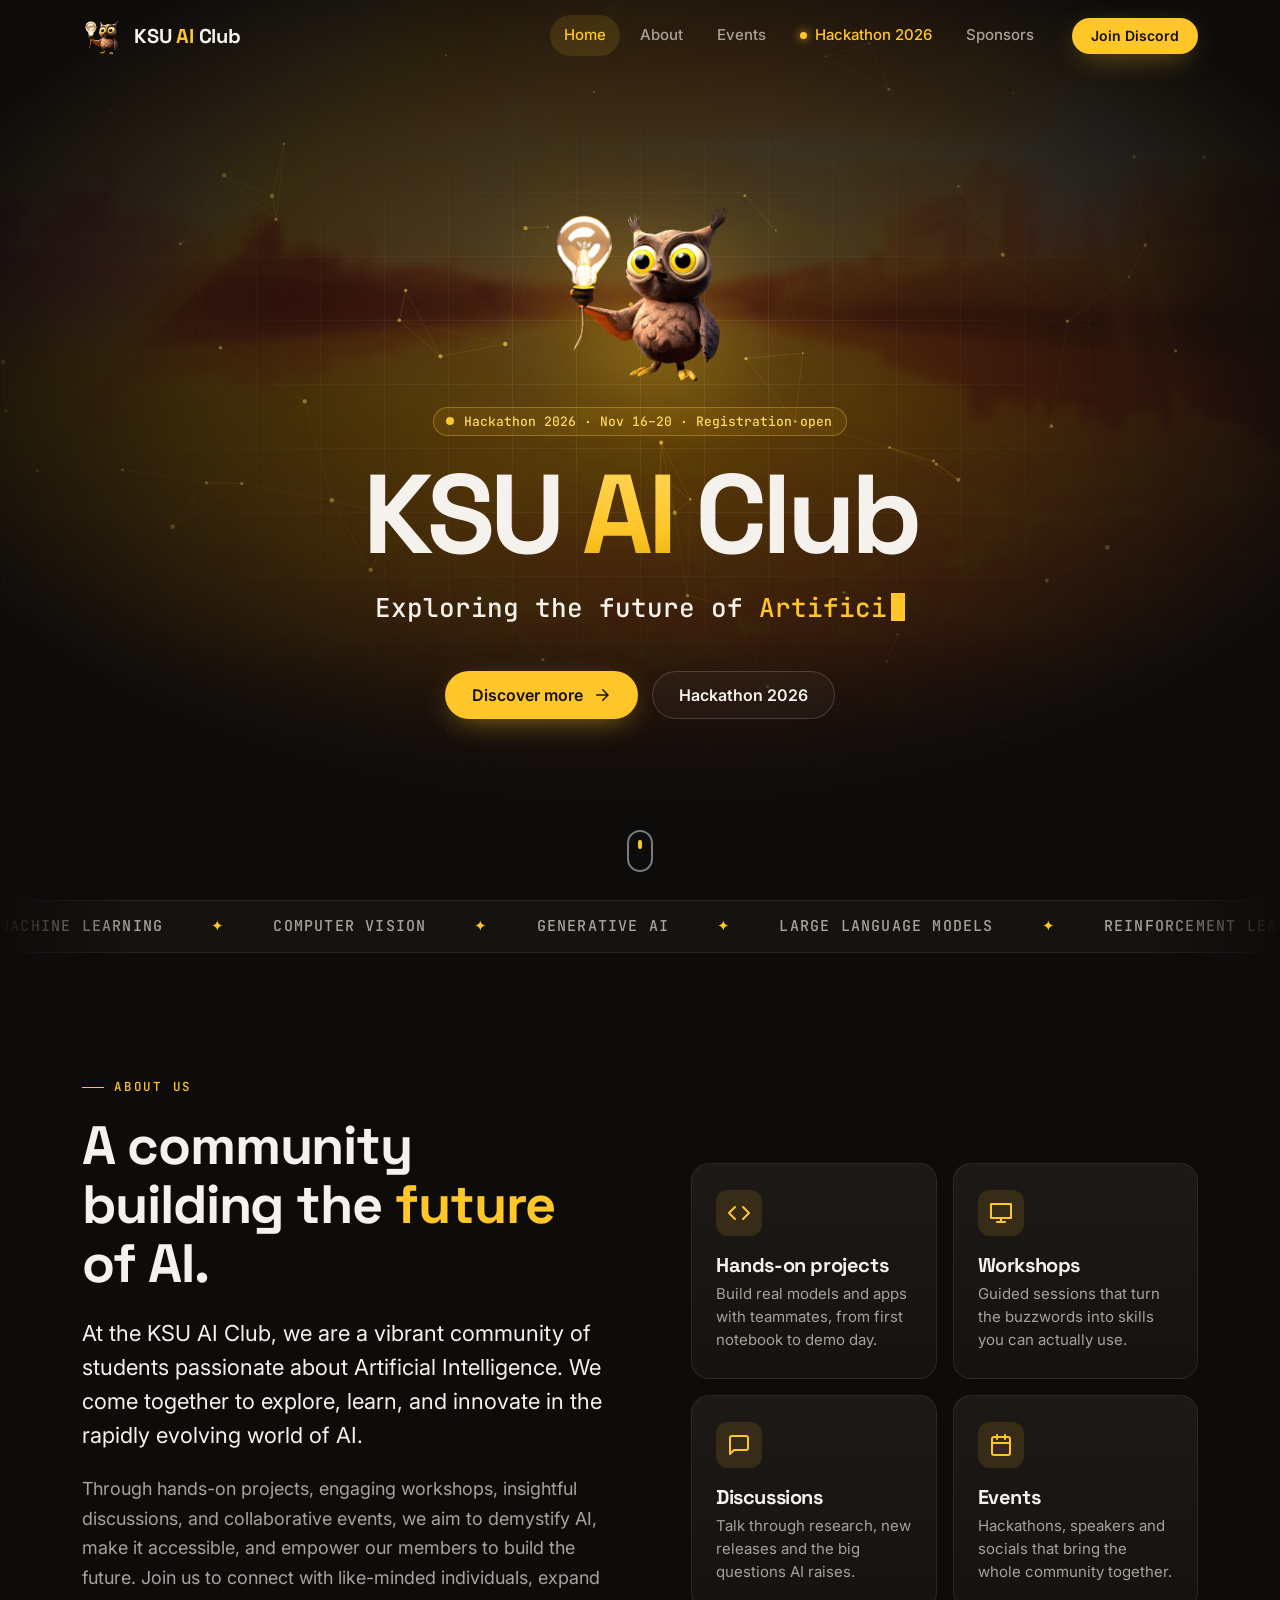
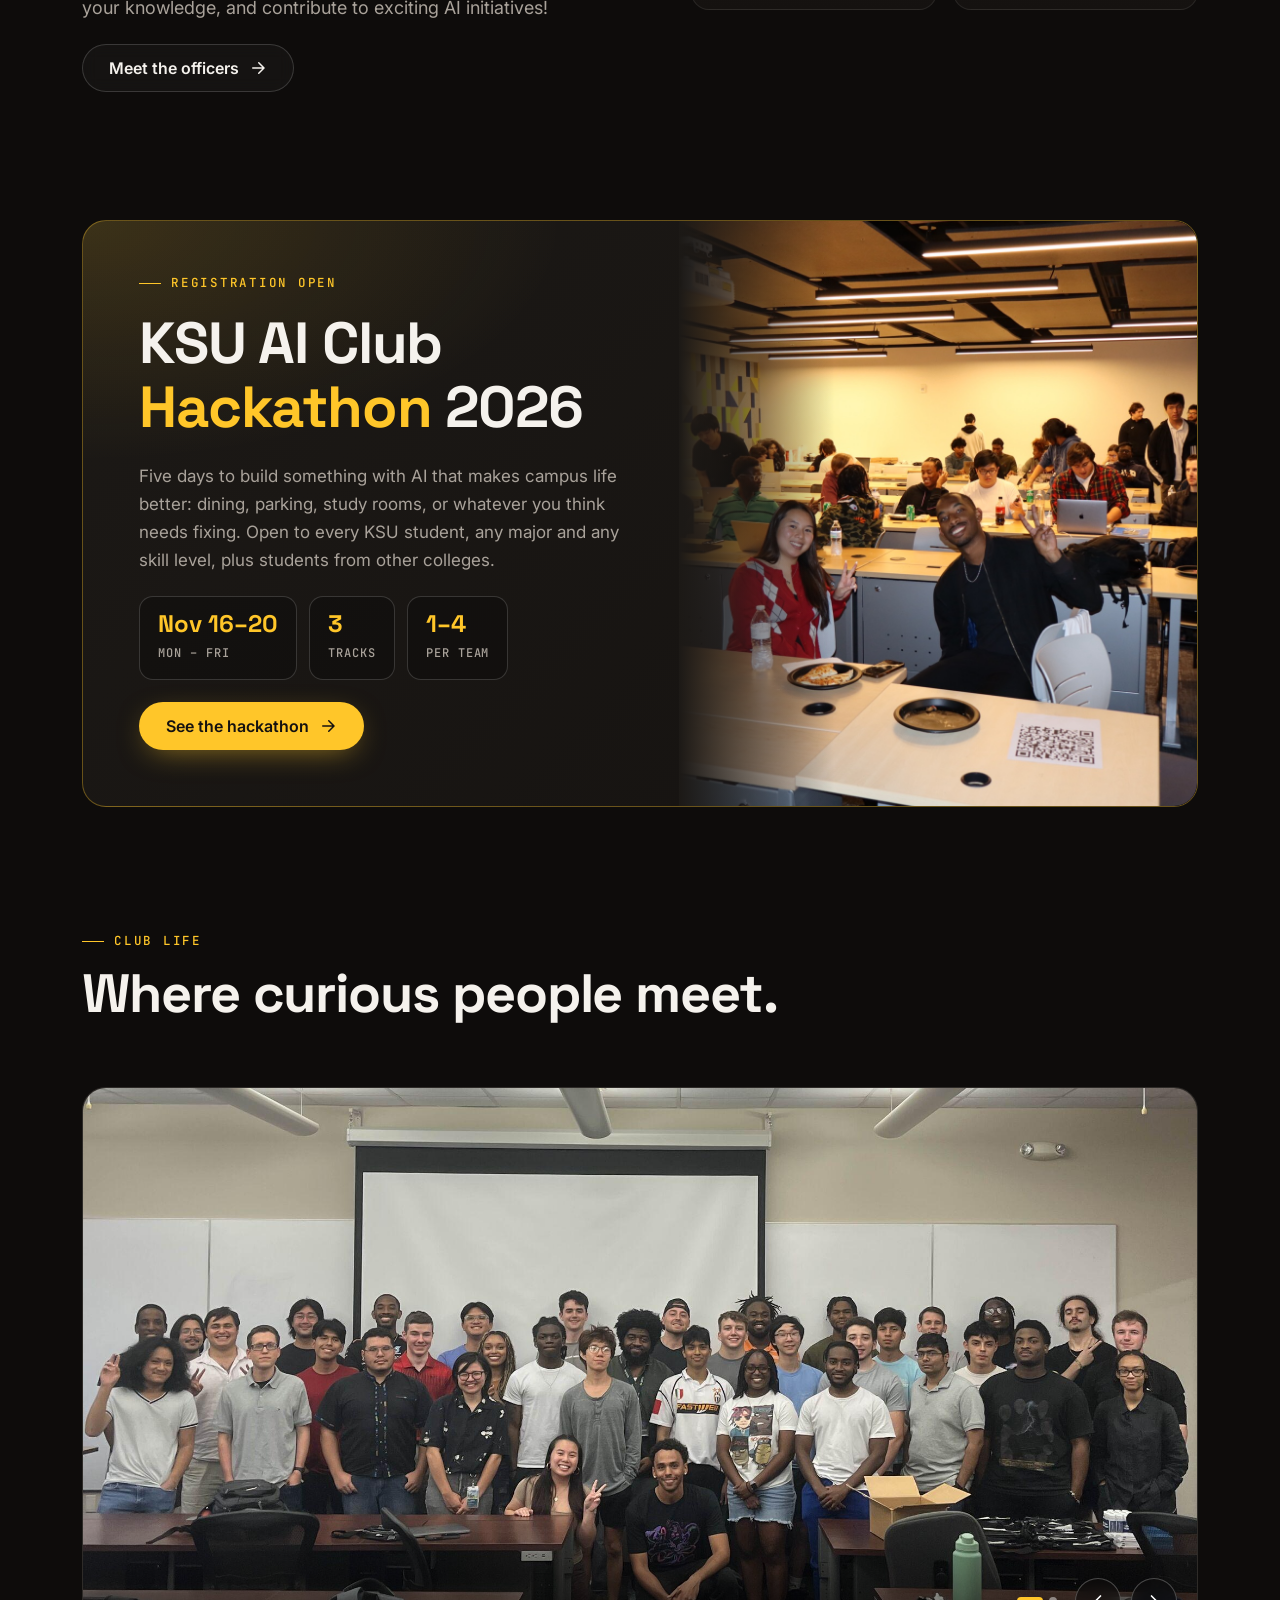
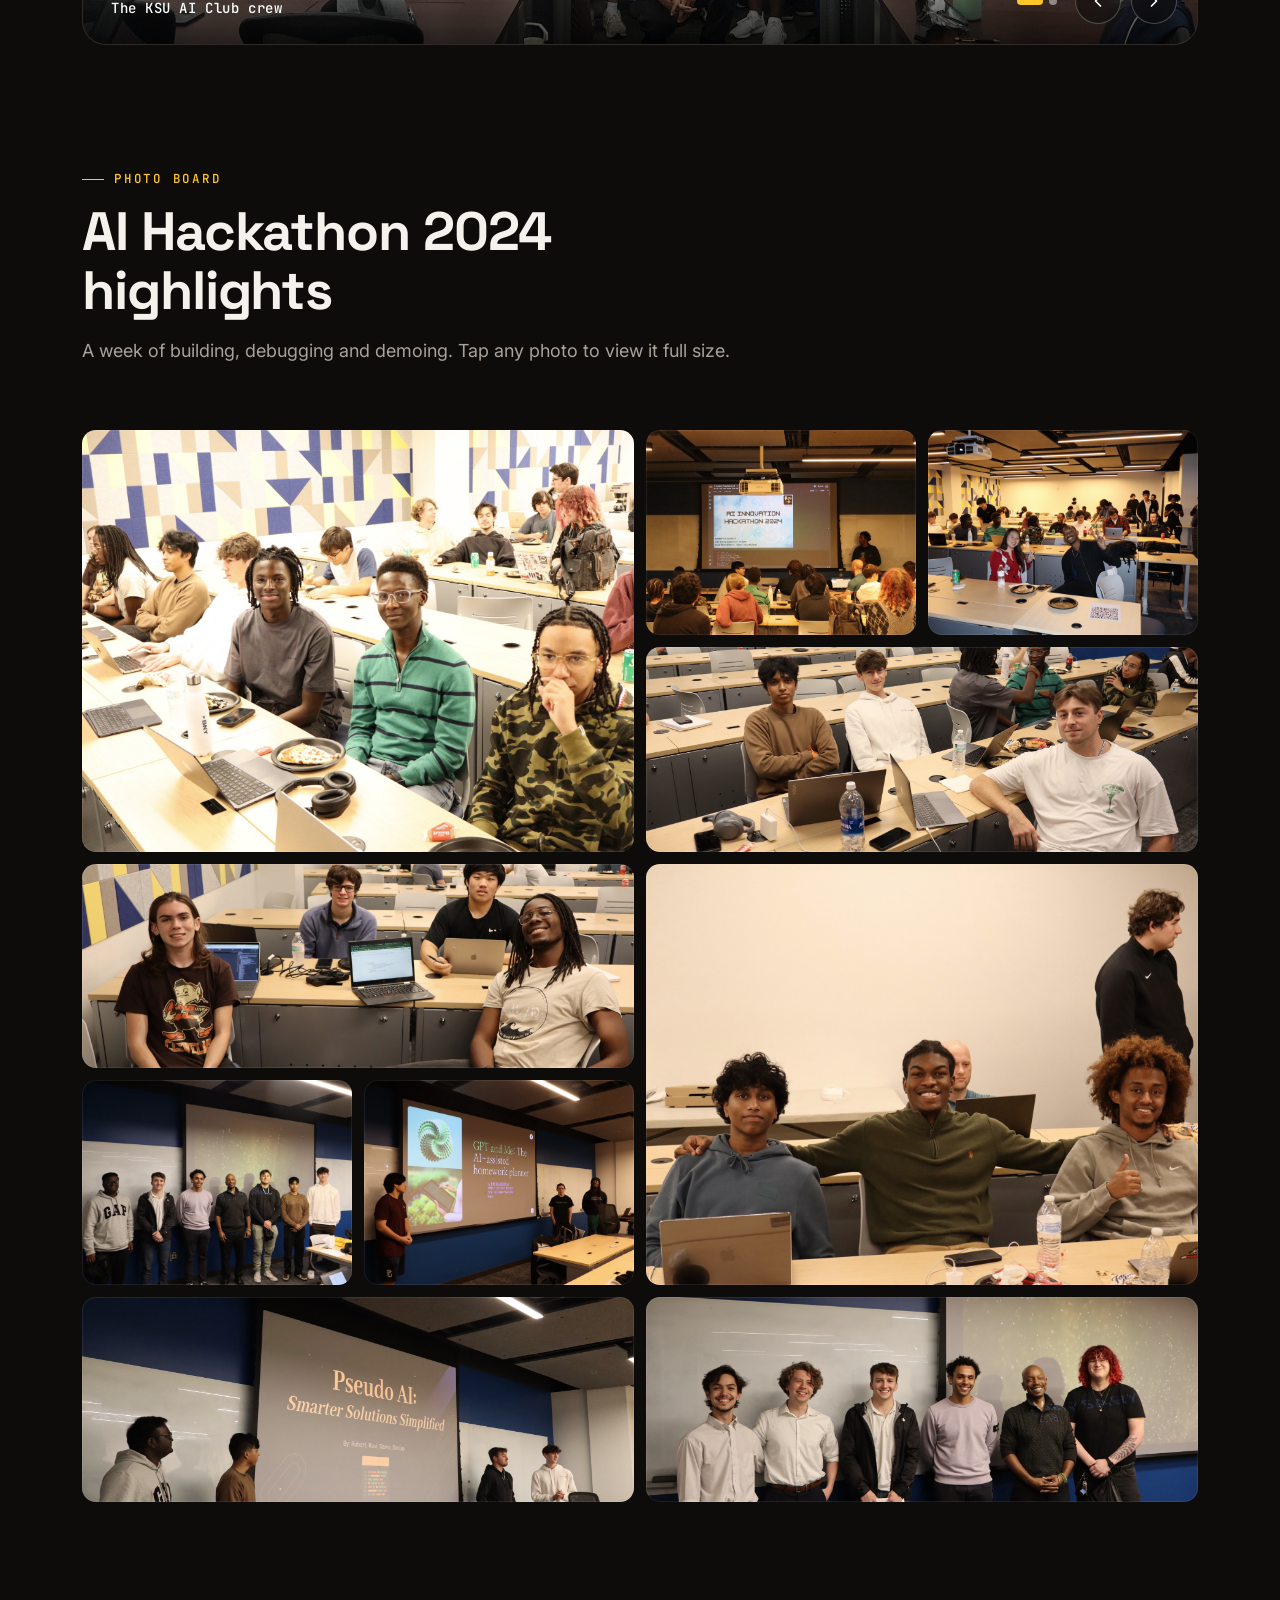
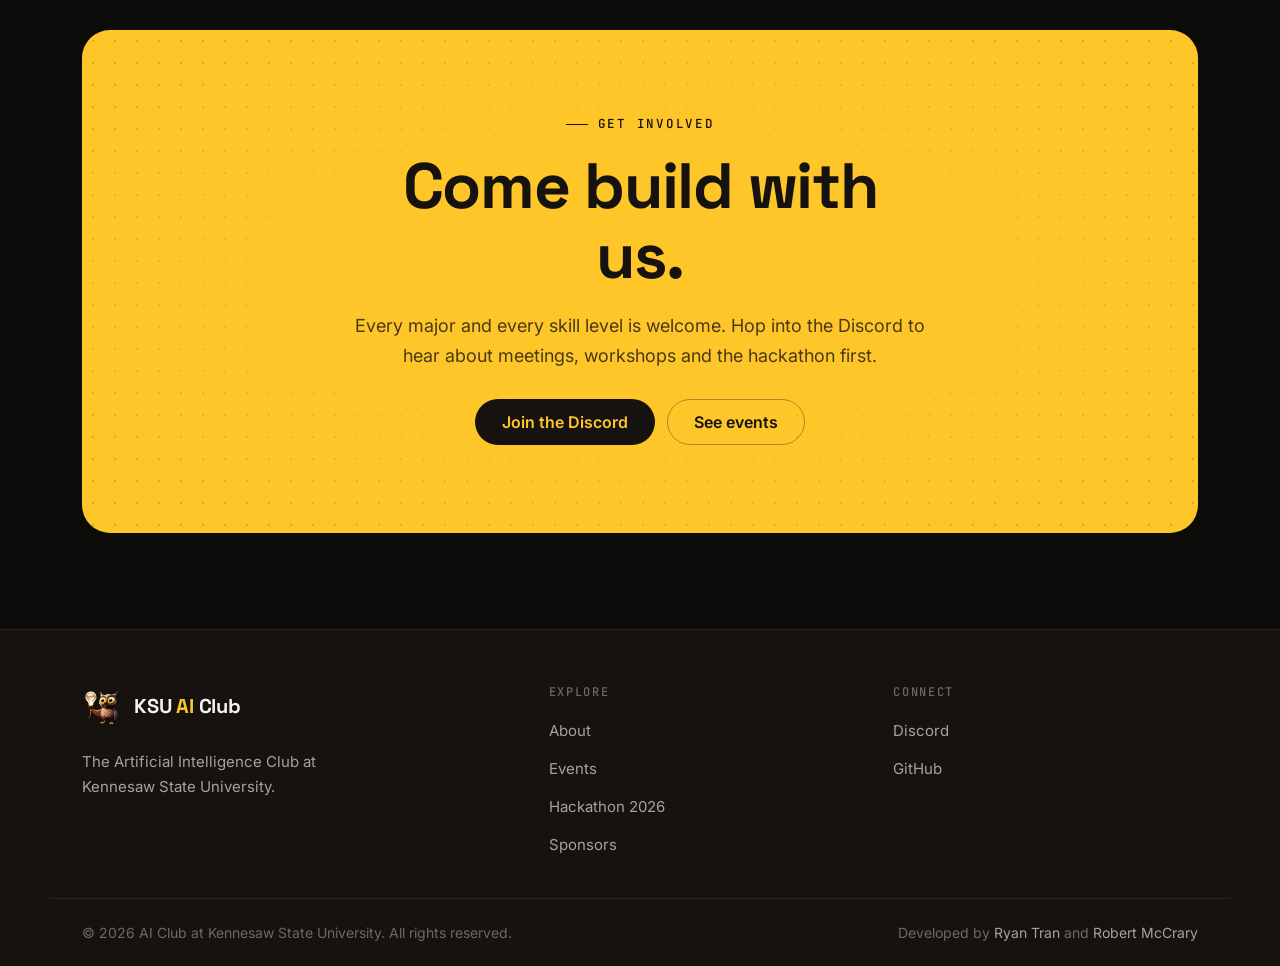
==== index.html @ d0bb42d9 "chagnes" ====
<!doctype html>
<html lang="en">
<head>
    <meta charset="utf-8">
    <meta name="viewport" content="width=device-width, initial-scale=1">
    <title>KSU AI Club</title>
    <meta name="description" content="The Artificial Intelligence Club at Kennesaw State University. Workshops, projects, hackathons and a community of students exploring the future of AI.">
    <meta name="theme-color" content="#0e0c0b">
    <meta property="og:title" content="KSU AI Club">
    <meta property="og:description" content="Exploring the future of Artificial Intelligence at Kennesaw State University.">
    <meta property="og:image" content="/assets/group-photo.jpg">
    <link rel="icon" href="/assets/favicon.png">
    <link rel="preconnect" href="https://fonts.googleapis.com">
    <link rel="preconnect" href="https://fonts.gstatic.com" crossorigin>
    <link rel="stylesheet" href="https://fonts.googleapis.com/css2?family=Inter:wght@400;500;600&family=JetBrains+Mono:wght@500&family=Space+Grotesk:wght@500;600;700&display=swap">
    <link rel="stylesheet" href="/css/style.css">
    <script>document.documentElement.classList.add('js')</script>
    <script type="module" src="/js/main.js"></script>
</head>
<body data-page="home">
    <a class="skip-link" href="#main">Skip to content</a>

    <header class="site-header">
        <nav class="nav container" aria-label="Main">
            <a class="brand" href="/"><img src="/assets/logo.png" alt="" width="40" height="40"><span>KSU <b>AI</b> Club</span></a>
            <ul class="nav-links" id="nav-links">
                <li><a href="/" data-nav="home">Home</a></li>
                <li><a href="/about" data-nav="about">About</a></li>
                <li><a href="/events" data-nav="events">Events</a></li>
                <li><a class="nav-hot" href="/hackathon">Hackathon 2026</a></li>
                <li><a href="/sponsors" data-nav="sponsors">Sponsors</a></li>
            </ul>
            <a class="btn btn-primary btn-sm nav-cta" href="https://discord.gg/qSS56d5ZdS" target="_blank" rel="noopener">Join Discord</a>
            <button class="nav-toggle" type="button" aria-expanded="false" aria-controls="nav-links" aria-label="Open menu"><span></span><span></span></button>
        </nav>
    </header>

    <main id="main">
        <!-- Hero -->
        <section class="hero">
            <div class="hero-media" aria-hidden="true"></div>
            <div class="hero-grid" aria-hidden="true"></div>
            <canvas class="hero-canvas" aria-hidden="true"></canvas>

            <div class="hero-content">
                <img class="hero-logo" src="/assets/logo.png" alt="KSU AI Club owl mascot holding a light bulb" width="200" height="200">
                <a class="hero-badge" href="/hackathon"><span class="dot"></span>Hackathon 2026 &middot; Nov 16&ndash;20 &middot; Registration open</a>
                <h1>KSU <span class="gold">AI</span> Club</h1>
                <p class="typewriter" data-typewriter>Exploring the future of <span class="gold">Artificial Intelligence</span></p>
                <div class="hero-actions">
                    <a class="btn btn-primary" href="#about">Discover more
                        <svg viewBox="0 0 24 24" fill="none" stroke="currentColor" stroke-width="2" stroke-linecap="round" stroke-linejoin="round" aria-hidden="true"><path d="M5 12h14M13 5l7 7-7 7"/></svg>
                    </a>
                    <a class="btn btn-ghost" href="/hackathon">Hackathon 2026</a>
                </div>
            </div>

            <a class="scroll-cue" href="#about" aria-label="Scroll to About"></a>
        </section>

        <div class="marquee" aria-hidden="true">
            <div class="marquee-track">
                <span>Machine Learning</span><span>Computer Vision</span><span>Generative AI</span><span>Large Language Models</span><span>Reinforcement Learning</span><span>Data Science</span><span>Robotics</span><span>AI Ethics</span>
                <span>Machine Learning</span><span>Computer Vision</span><span>Generative AI</span><span>Large Language Models</span><span>Reinforcement Learning</span><span>Data Science</span><span>Robotics</span><span>AI Ethics</span>
            </div>
        </div>

        <!-- About -->
        <section class="section" id="about">
            <div class="container about-grid">
                <div class="about-copy reveal">
                    <span class="eyebrow">About us</span>
                    <h2>A community building the <span class="gold">future</span> of AI.</h2>
                    <p class="lede">At the KSU AI Club, we are a vibrant community of students passionate about Artificial Intelligence. We come together to explore, learn, and innovate in the rapidly evolving world of AI.</p>
                    <p>Through hands-on projects, engaging workshops, insightful discussions, and collaborative events, we aim to demystify AI, make it accessible, and empower our members to build the future. Join us to connect with like-minded individuals, expand your knowledge, and contribute to exciting AI initiatives!</p>
                    <div>
                        <a class="btn btn-ghost" href="/about">Meet the officers
                            <svg viewBox="0 0 24 24" fill="none" stroke="currentColor" stroke-width="2" stroke-linecap="round" stroke-linejoin="round" aria-hidden="true"><path d="M5 12h14M13 5l7 7-7 7"/></svg>
                        </a>
                    </div>
                </div>

                <div class="pillars">
                    <article class="pillar reveal">
                        <div class="pillar-icon"><svg viewBox="0 0 24 24" fill="none" stroke="currentColor" stroke-width="2" stroke-linecap="round" stroke-linejoin="round" aria-hidden="true"><path d="m16 18 6-6-6-6M8 6l-6 6 6 6"/></svg></div>
                        <h3>Hands-on projects</h3>
                        <p>Build real models and apps with teammates, from first notebook to demo day.</p>
                    </article>
                    <article class="pillar reveal" style="--delay: .08s">
                        <div class="pillar-icon"><svg viewBox="0 0 24 24" fill="none" stroke="currentColor" stroke-width="2" stroke-linecap="round" stroke-linejoin="round" aria-hidden="true"><path d="M2 3h20v14H2zM8 21h8M12 17v4"/></svg></div>
                        <h3>Workshops</h3>
                        <p>Guided sessions that turn the buzzwords into skills you can actually use.</p>
                    </article>
                    <article class="pillar reveal" style="--delay: .16s">
                        <div class="pillar-icon"><svg viewBox="0 0 24 24" fill="none" stroke="currentColor" stroke-width="2" stroke-linecap="round" stroke-linejoin="round" aria-hidden="true"><path d="M21 15a2 2 0 0 1-2 2H7l-4 4V5a2 2 0 0 1 2-2h14a2 2 0 0 1 2 2z"/></svg></div>
                        <h3>Discussions</h3>
                        <p>Talk through research, new releases and the big questions AI raises.</p>
                    </article>
                    <article class="pillar reveal" style="--delay: .24s">
                        <div class="pillar-icon"><svg viewBox="0 0 24 24" fill="none" stroke="currentColor" stroke-width="2" stroke-linecap="round" stroke-linejoin="round" aria-hidden="true"><path d="M8 2v4M16 2v4M3 10h18M5 4h14a2 2 0 0 1 2 2v14a2 2 0 0 1-2 2H5a2 2 0 0 1-2-2V6a2 2 0 0 1 2-2z"/></svg></div>
                        <h3>Events</h3>
                        <p>Hackathons, speakers and socials that bring the whole community together.</p>
                    </article>
                </div>
            </div>
        </section>

        <!-- Featured event -->
        <section class="section" style="padding-top: 0">
            <div class="container">
                <article class="feature-event reveal">
                    <div class="feature-event-body">
                        <span class="eyebrow">Registration open</span>
                        <h2>KSU AI Club <span class="gold">Hackathon</span> 2026</h2>
                        <p>Five days to build something with AI that makes campus life better: dining, parking, study rooms, or whatever you think needs fixing. Open to every KSU student, any major and any skill level, plus students from other colleges.</p>
                        <div class="stats">
                            <div class="stat"><strong>Nov 16&ndash;20</strong><span>Mon &ndash; Fri</span></div>
                            <div class="stat"><strong>3</strong><span>Tracks</span></div>
                            <div class="stat"><strong>1&ndash;4</strong><span>Per team</span></div>
                        </div>
                        <div>
                            <a class="btn btn-primary" href="/hackathon">See the hackathon
                                <svg viewBox="0 0 24 24" fill="none" stroke="currentColor" stroke-width="2" stroke-linecap="round" stroke-linejoin="round" aria-hidden="true"><path d="M5 12h14M13 5l7 7-7 7"/></svg>
                            </a>
                        </div>
                    </div>
                    <div class="feature-event-media">
                        <img src="/assets/ai-hackathon-3.jpg" alt="Students working on laptops at the KSU AI Hackathon" loading="lazy">
                    </div>
                </article>
            </div>
        </section>

        <!-- Club life carousel -->
        <section class="section" style="padding-top: 0">
            <div class="container">
                <div class="section-head reveal">
                    <span class="eyebrow">Club life</span>
                    <h2>Where curious people meet.</h2>
                </div>
                <div class="carousel reveal" data-carousel>
                    <figure class="carousel-slide is-active">
                        <img src="/assets/group-photo.jpg" alt="KSU AI Club members posing for a group photo">
                        <figcaption>The KSU AI Club crew</figcaption>
                    </figure>
                    <figure class="carousel-slide">
                        <img src="/assets/classroom-photo.jpg" alt="A KSU AI Club meeting in a classroom" loading="lazy">
                        <figcaption>A general meeting in session</figcaption>
                    </figure>
                    <div class="carousel-controls">
                        <div class="carousel-dots"></div>
                        <button class="icon-btn" type="button" data-prev aria-label="Previous photo"><svg viewBox="0 0 24 24" fill="none" stroke="currentColor" stroke-width="2" stroke-linecap="round" stroke-linejoin="round" aria-hidden="true"><path d="m15 18-6-6 6-6"/></svg></button>
                        <button class="icon-btn" type="button" data-next aria-label="Next photo"><svg viewBox="0 0 24 24" fill="none" stroke="currentColor" stroke-width="2" stroke-linecap="round" stroke-linejoin="round" aria-hidden="true"><path d="m9 18 6-6-6-6"/></svg></button>
                    </div>
                </div>
            </div>
        </section>

        <!-- Hackathon 2024 highlights -->
        <section class="section" style="padding-top: 0">
            <div class="container">
                <div class="section-head reveal">
                    <span class="eyebrow">Photo board</span>
                    <h2>AI Hackathon 2024 highlights</h2>
                    <p>A week of building, debugging and demoing. Tap any photo to view it full size.</p>
                </div>
                <div class="photo-grid reveal">
                    <button type="button" data-lightbox="/assets/ai-hackathon-1.jpg" data-group="hack24"><img src="/assets/ai-hackathon-1.jpg" alt="AI Hackathon 2024 photo 1" loading="lazy"></button>
                    <button type="button" data-lightbox="/assets/ai-hackathon-2.jpg" data-group="hack24"><img src="/assets/ai-hackathon-2.jpg" alt="AI Hackathon 2024 photo 2" loading="lazy"></button>
                    <button type="button" data-lightbox="/assets/ai-hackathon-3.jpg" data-group="hack24"><img src="/assets/ai-hackathon-3.jpg" alt="AI Hackathon 2024 photo 3" loading="lazy"></button>
                    <button type="button" data-lightbox="/assets/ai-hackathon-4.jpg" data-group="hack24"><img src="/assets/ai-hackathon-4.jpg" alt="AI Hackathon 2024 photo 4" loading="lazy"></button>
                    <button type="button" data-lightbox="/assets/ai-hackathon-5.jpg" data-group="hack24"><img src="/assets/ai-hackathon-5.jpg" alt="AI Hackathon 2024 photo 5" loading="lazy"></button>
                    <button type="button" data-lightbox="/assets/ai-hackathon-6.jpg" data-group="hack24"><img src="/assets/ai-hackathon-6.jpg" alt="AI Hackathon 2024 photo 6" loading="lazy"></button>
                    <button type="button" data-lightbox="/assets/ai-hackathon-7.jpg" data-group="hack24"><img src="/assets/ai-hackathon-7.jpg" alt="AI Hackathon 2024 photo 7" loading="lazy"></button>
                    <button type="button" data-lightbox="/assets/ai-hackathon-8.jpg" data-group="hack24"><img src="/assets/ai-hackathon-8.jpg" alt="AI Hackathon 2024 photo 8" loading="lazy"></button>
                    <button type="button" data-lightbox="/assets/ai-hackathon-9.jpg" data-group="hack24"><img src="/assets/ai-hackathon-9.jpg" alt="AI Hackathon 2024 photo 9" loading="lazy"></button>
                    <button type="button" data-lightbox="/assets/ai-hackathon-10.jpg" data-group="hack24"><img src="/assets/ai-hackathon-10.jpg" alt="AI Hackathon 2024 photo 10" loading="lazy"></button>
                </div>
            </div>
        </section>

        <!-- CTA -->
        <section class="container">
            <div class="cta-band reveal">
                <span class="eyebrow">Get involved</span>
                <h2>Come build with us.</h2>
                <p>Every major and every skill level is welcome. Hop into the Discord to hear about meetings, workshops and the hackathon first.</p>
                <div class="actions">
                    <a class="btn btn-dark" href="https://discord.gg/qSS56d5ZdS" target="_blank" rel="noopener">Join the Discord</a>
                    <a class="btn btn-outline-dark" href="/events">See events</a>
                </div>
            </div>
        </section>
    </main>

    <footer class="site-footer">
        <div class="container footer-grid">
            <div class="footer-brand">
                <a class="brand" href="/"><img src="/assets/logo.png" alt="" width="40" height="40"><span>KSU <b>AI</b> Club</span></a>
                <p>The Artificial Intelligence Club at Kennesaw State University.</p>
            </div>
            <div class="footer-col">
                <h4>Explore</h4>
                <ul>
                    <li><a href="/about">About</a></li>
                    <li><a href="/events">Events</a></li>
                    <li><a href="/hackathon">Hackathon 2026</a></li>
                    <li><a href="/sponsors">Sponsors</a></li>
                </ul>
            </div>
            <div class="footer-col">
                <h4>Connect</h4>
                <ul>
                    <li><a href="https://discord.gg/qSS56d5ZdS" target="_blank" rel="noopener">Discord</a></li>
                    <li><a href="https://github.com/RobertLMcCrary/KSU-AI-Club-Site" target="_blank" rel="noopener">GitHub</a></li>
                </ul>
            </div>
        </div>
        <div class="container footer-bottom">
            <span>&copy; <span data-year>2026</span> AI Club at Kennesaw State University. All rights reserved.</span>
            <span>Developed by <a href="https://www.linkedin.com/in/ryantren/" target="_blank" rel="noopener">Ryan Tran</a> and <a href="https://www.linkedin.com/in/robertlmccrary/" target="_blank" rel="noopener">Robert McCrary</a></span>
        </div>
    </footer>
</body>
</html>
---- css/style.css ----
/* ==========================================================================
   KSU AI Club — site styles
   Colors follow KSU brand: Hooty Hoo Gold #FFC629, Legacy Black #2D2926.
   ========================================================================== */

:root {
    --bg: #0e0c0b;
    --bg-2: #151210;
    --surface: #1c1916;
    --surface-2: #26211d;
    --legacy: #2d2926;
    --line: rgba(255, 255, 255, 0.08);
    --line-strong: rgba(255, 255, 255, 0.16);
    --text: #f5f2ed;
    --muted: #a9a29a;
    --faint: #6f6861;
    --gold: #ffc629;
    --gold-hi: #ffd866;
    --gold-soft: rgba(255, 198, 41, 0.12);
    --gold-line: rgba(255, 198, 41, 0.35);

    --font-display: 'Space Grotesk', system-ui, sans-serif;
    --font-body: 'Inter', system-ui, -apple-system, 'Segoe UI', sans-serif;
    --font-mono: 'JetBrains Mono', ui-monospace, 'SF Mono', Menlo, monospace;

    --radius: 18px;
    --radius-sm: 10px;
    --container: 1180px;
    --gutter: clamp(16px, 4vw, 32px);
    --header-h: 72px;
    --ease: cubic-bezier(0.22, 1, 0.36, 1);
}

*,
*::before,
*::after {
    box-sizing: border-box;
}

html {
    scroll-behavior: smooth;
    scroll-padding-top: calc(var(--header-h) + 16px);
    -webkit-text-size-adjust: 100%;
}

body {
    margin: 0;
    background: var(--bg);
    color: var(--text);
    font-family: var(--font-body);
    font-size: 17px;
    line-height: 1.65;
    -webkit-font-smoothing: antialiased;
    overflow-x: hidden;
}

img {
    max-width: 100%;
    display: block;
}

a {
    color: inherit;
}

h1,
h2,
h3,
h4 {
    font-family: var(--font-display);
    line-height: 1.1;
    letter-spacing: -0.02em;
    margin: 0;
}

p {
    margin: 0;
}

::selection {
    background: var(--gold);
    color: #111;
}

:focus-visible {
    outline: 2px solid var(--gold);
    outline-offset: 3px;
    border-radius: 4px;
}

.container {
    width: 100%;
    max-width: var(--container);
    margin-inline: auto;
    padding-inline: var(--gutter);
}

.skip-link {
    position: absolute;
    left: 16px;
    top: -60px;
    z-index: 200;
    padding: 10px 16px;
    background: var(--gold);
    color: #111;
    font-weight: 600;
    border-radius: 8px;
    text-decoration: none;
}
.skip-link:focus {
    top: 12px;
}

/* ---------- Buttons ---------- */

.btn {
    --btn-bg: transparent;
    display: inline-flex;
    align-items: center;
    justify-content: center;
    gap: 10px;
    padding: 14px 26px;
    border-radius: 999px;
    border: 1px solid transparent;
    background: var(--btn-bg);
    font: 600 16px/1 var(--font-body);
    text-decoration: none;
    cursor: pointer;
    transition: transform 0.25s var(--ease), background 0.25s, color 0.25s,
        border-color 0.25s, box-shadow 0.25s;
    white-space: nowrap;
}
.btn svg {
    width: 18px;
    height: 18px;
    transition: transform 0.25s var(--ease);
}
.btn:hover svg {
    transform: translateX(3px);
}
.btn-primary {
    --btn-bg: var(--gold);
    color: #141110;
    box-shadow: 0 8px 30px -10px rgba(255, 198, 41, 0.6);
}
.btn-primary:hover {
    --btn-bg: var(--gold-hi);
    transform: translateY(-2px);
    box-shadow: 0 14px 40px -12px rgba(255, 198, 41, 0.75);
}
.btn-ghost {
    color: var(--text);
    border-color: var(--line-strong);
    background: rgba(255, 255, 255, 0.03);
    backdrop-filter: blur(8px);
}
.btn-ghost:hover {
    border-color: var(--gold-line);
    color: var(--gold);
    transform: translateY(-2px);
}
.btn-sm {
    padding: 10px 18px;
    font-size: 14px;
}

/* ---------- Eyebrow / section headings ---------- */

.eyebrow {
    display: inline-flex;
    align-items: center;
    gap: 10px;
    font: 500 12.5px/1 var(--font-mono);
    letter-spacing: 0.14em;
    text-transform: uppercase;
    color: var(--gold);
}
.eyebrow::before {
    content: '';
    width: 22px;
    height: 1px;
    background: currentColor;
}

.section {
    position: relative;
    padding-block: clamp(72px, 11vw, 128px);
}

.section-head {
    display: grid;
    gap: 16px;
    max-width: 720px;
    margin-bottom: clamp(40px, 6vw, 64px);
}
.section-head.center {
    margin-inline: auto;
    text-align: center;
    justify-items: center;
}
.section-head h2 {
    font-size: clamp(34px, 5vw, 54px);
    font-weight: 700;
}
.section-head p {
    color: var(--muted);
    font-size: 18px;
}

.gold {
    color: var(--gold);
}

/* ---------- Header ---------- */

.site-header {
    position: fixed;
    inset: 0 0 auto 0;
    z-index: 100;
    height: var(--header-h);
    transition: background 0.35s, border-color 0.35s, backdrop-filter 0.35s;
    border-bottom: 1px solid transparent;
}
.site-header.is-solid,
.site-header.menu-open {
    background: rgba(14, 12, 11, 0.78);
    backdrop-filter: blur(16px) saturate(140%);
    -webkit-backdrop-filter: blur(16px) saturate(140%);
    border-color: var(--line);
}

.nav {
    height: 100%;
    display: flex;
    align-items: center;
    gap: 24px;
}

.brand {
    display: inline-flex;
    align-items: center;
    gap: 12px;
    text-decoration: none;
    font: 700 20px/1 var(--font-display);
    letter-spacing: -0.01em;
    margin-right: auto;
}
.brand img {
    width: 40px;
    height: 40px;
    object-fit: contain;
    transition: transform 0.4s var(--ease);
}
.brand:hover img {
    transform: rotate(-8deg) scale(1.08);
}
.brand b {
    color: var(--gold);
    font-weight: 700;
}

.nav-links {
    display: flex;
    gap: 6px;
    list-style: none;
    margin: 0;
    padding: 0;
}
.nav-links a {
    position: relative;
    display: block;
    padding: 8px 14px;
    border-radius: 999px;
    text-decoration: none;
    font-size: 15px;
    font-weight: 500;
    color: var(--muted);
    transition: color 0.2s, background 0.2s;
}
.nav-links a:hover {
    color: var(--text);
    background: rgba(255, 255, 255, 0.05);
}
.nav-links a.nav-hot {
    color: var(--gold);
}
.nav-links a.nav-hot::before {
    content: '';
    display: inline-block;
    width: 7px;
    height: 7px;
    margin-right: 8px;
    vertical-align: 1px;
    border-radius: 50%;
    background: var(--gold);
    box-shadow: 0 0 10px var(--gold);
}
.nav-links a[aria-current='page'] {
    color: var(--gold);
    background: var(--gold-soft);
}

.nav-toggle {
    display: none;
    width: 44px;
    height: 44px;
    border: 1px solid var(--line-strong);
    border-radius: 12px;
    background: transparent;
    cursor: pointer;
    position: relative;
}
.nav-toggle span {
    position: absolute;
    left: 12px;
    right: 12px;
    height: 2px;
    background: var(--text);
    border-radius: 2px;
    transition: transform 0.3s var(--ease), top 0.3s var(--ease);
}
.nav-toggle span:nth-child(1) {
    top: 16px;
}
.nav-toggle span:nth-child(2) {
    top: 25px;
}
.menu-open .nav-toggle span:nth-child(1) {
    top: 20.5px;
    transform: rotate(45deg);
}
.menu-open .nav-toggle span:nth-child(2) {
    top: 20.5px;
    transform: rotate(-45deg);
}

@media (max-width: 860px) {
    .nav-toggle {
        display: block;
    }
    .nav-cta {
        display: none;
    }
    .nav-links {
        position: fixed;
        top: var(--header-h);
        left: 0;
        right: 0;
        flex-direction: column;
        gap: 4px;
        padding: 16px var(--gutter) 28px;
        background: rgba(14, 12, 11, 0.96);
        backdrop-filter: blur(16px);
        border-bottom: 1px solid var(--line);
        transform: translateY(-12px);
        opacity: 0;
        visibility: hidden;
        transition: opacity 0.3s, transform 0.3s var(--ease), visibility 0.3s;
    }
    .menu-open .nav-links {
        transform: none;
        opacity: 1;
        visibility: visible;
    }
    .nav-links a {
        font-size: 20px;
        padding: 14px 16px;
        border-radius: 12px;
    }
}

/* ---------- Hero (home) ---------- */

.hero {
    position: relative;
    min-height: 100svh;
    display: grid;
    place-items: center;
    overflow: hidden;
    isolation: isolate;
    padding: calc(var(--header-h) + 32px) var(--gutter) 96px;
}
.hero-media {
    position: absolute;
    inset: -4%;
    z-index: -3;
    background: url('/assets/hero-background.gif') center / cover no-repeat;
    filter: brightness(0.34) saturate(1.35) hue-rotate(-14deg) blur(3px);
    transform: scale(1.04);
}
.hero-grid {
    position: absolute;
    inset: 0;
    z-index: -2;
    background-image: linear-gradient(var(--line) 1px, transparent 1px),
        linear-gradient(90deg, var(--line) 1px, transparent 1px);
    background-size: 64px 64px;
    mask-image: radial-gradient(ellipse 70% 60% at 50% 45%, #000 20%, transparent 75%);
    -webkit-mask-image: radial-gradient(ellipse 70% 60% at 50% 45%, #000 20%, transparent 75%);
}
.hero-canvas {
    position: absolute;
    inset: 0;
    z-index: -1;
    width: 100%;
    height: 100%;
}
.hero::after {
    content: '';
    position: absolute;
    inset: 0;
    z-index: -1;
    pointer-events: none;
    background: radial-gradient(ellipse 60% 50% at 50% 40%, transparent 0%, rgba(14, 12, 11, 0.55) 60%, var(--bg) 100%),
        linear-gradient(to bottom, transparent 70%, var(--bg));
}

.hero-content {
    position: relative;
    display: grid;
    justify-items: center;
    text-align: center;
    max-width: 920px;
}
.hero-logo {
    width: clamp(132px, 20vw, 200px);
    aspect-ratio: 1;
    margin-bottom: 18px;
    filter: drop-shadow(0 20px 50px rgba(255, 198, 41, 0.35));
    animation: float 6s ease-in-out infinite, pop-in 0.9s var(--ease) both;
}
.hero-badge {
    display: inline-flex;
    align-items: center;
    gap: 10px;
    padding: 7px 14px 7px 8px;
    margin-bottom: 26px;
    border: 1px solid var(--gold-line);
    border-radius: 999px;
    background: rgba(255, 198, 41, 0.08);
    font: 500 13px/1 var(--font-mono);
    color: var(--gold-hi);
    text-decoration: none;
    animation: rise 0.8s 0.15s var(--ease) both;
    transition: background 0.2s;
}
.hero-badge:hover {
    background: rgba(255, 198, 41, 0.16);
}
.hero-badge .dot {
    width: 8px;
    height: 8px;
    margin-left: 4px;
    border-radius: 50%;
    background: var(--gold);
    box-shadow: 0 0 0 0 rgba(255, 198, 41, 0.6);
    animation: pulse 2s infinite;
}
.hero h1 {
    font-size: clamp(52px, 10vw, 112px);
    font-weight: 700;
    letter-spacing: -0.045em;
    line-height: 0.95;
    animation: rise 0.9s 0.25s var(--ease) both;
}
.hero h1 .gold {
    background: linear-gradient(180deg, var(--gold-hi), var(--gold) 60%, #e0a800);
    -webkit-background-clip: text;
    background-clip: text;
    color: transparent;
}
.typewriter {
    min-height: 1.6em;
    margin-top: 22px;
    font: 500 clamp(18px, 2.6vw, 26px) / 1.4 var(--font-mono);
    color: var(--text);
    animation: rise 0.9s 0.4s var(--ease) both;
}
.typewriter .gold {
    color: var(--gold);
}
.typewriter .caret {
    display: inline-block;
    width: 0.55em;
    height: 1.05em;
    margin-left: 4px;
    vertical-align: -0.15em;
    background: var(--gold);
    animation: blink 1s steps(1) infinite;
}
.hero-actions {
    display: flex;
    flex-wrap: wrap;
    justify-content: center;
    gap: 14px;
    margin-top: 40px;
    animation: rise 0.9s 0.55s var(--ease) both;
}

.scroll-cue {
    position: absolute;
    bottom: 28px;
    left: 50%;
    translate: -50% 0;
    width: 26px;
    height: 42px;
    border: 2px solid rgba(255, 255, 255, 0.45);
    border-radius: 999px;
    display: flex;
    justify-content: center;
    padding-top: 8px;
}
.scroll-cue::before {
    content: '';
    width: 4px;
    height: 9px;
    border-radius: 4px;
    background: var(--gold);
    animation: scroll-dot 1.8s var(--ease) infinite;
}

@keyframes float {
    0%,
    100% {
        translate: 0 0;
    }
    50% {
        translate: 0 -10px;
    }
}
@keyframes pop-in {
    from {
        opacity: 0;
        scale: 0.6;
    }
}
@keyframes rise {
    from {
        opacity: 0;
        transform: translateY(18px);
    }
}
@keyframes blink {
    50% {
        opacity: 0;
    }
}
@keyframes pulse {
    0% {
        box-shadow: 0 0 0 0 rgba(255, 198, 41, 0.6);
    }
    70% {
        box-shadow: 0 0 0 10px rgba(255, 198, 41, 0);
    }
    100% {
        box-shadow: 0 0 0 0 rgba(255, 198, 41, 0);
    }
}
@keyframes scroll-dot {
    0% {
        transform: translateY(0);
        opacity: 1;
    }
    80% {
        transform: translateY(14px);
        opacity: 0;
    }
    100% {
        opacity: 0;
    }
}

/* ---------- Marquee strip ---------- */

.marquee {
    border-block: 1px solid var(--line);
    background: var(--bg-2);
    overflow: hidden;
    padding-block: 18px;
    mask-image: linear-gradient(90deg, transparent, #000 10%, #000 90%, transparent);
    -webkit-mask-image: linear-gradient(90deg, transparent, #000 10%, #000 90%, transparent);
}
.marquee-track {
    display: flex;
    gap: 48px;
    width: max-content;
    animation: marquee 40s linear infinite;
}
.marquee-track span {
    display: inline-flex;
    align-items: center;
    gap: 48px;
    font: 500 15px/1 var(--font-mono);
    letter-spacing: 0.08em;
    text-transform: uppercase;
    color: var(--muted);
    white-space: nowrap;
}
.marquee-track span::after {
    content: '✦';
    color: var(--gold);
}
@keyframes marquee {
    to {
        transform: translateX(-50%);
    }
}

/* ---------- About (home) ---------- */

.about-grid {
    display: grid;
    grid-template-columns: 1.05fr 1fr;
    gap: clamp(40px, 6vw, 80px);
    align-items: center;
}
.about-copy {
    display: grid;
    gap: 22px;
}
.about-copy h2 {
    font-size: clamp(34px, 5vw, 54px);
}
.about-copy p {
    color: var(--muted);
    font-size: 18px;
}
.about-copy .lede {
    color: var(--text);
    font-size: clamp(19px, 2vw, 22px);
    line-height: 1.55;
}

.pillars {
    display: grid;
    grid-template-columns: repeat(2, 1fr);
    gap: 16px;
}
.pillar {
    position: relative;
    padding: 26px 24px;
    border: 1px solid var(--line);
    border-radius: var(--radius);
    background: linear-gradient(180deg, var(--surface), var(--bg-2));
    overflow: hidden;
    transition: border-color 0.3s, transform 0.4s var(--ease);
}
.pillar::before {
    content: '';
    position: absolute;
    inset: 0;
    background: radial-gradient(400px circle at var(--mx, 50%) var(--my, 0%), rgba(255, 198, 41, 0.12), transparent 40%);
    opacity: 0;
    transition: opacity 0.3s;
}
.pillar:hover {
    border-color: var(--gold-line);
    transform: translateY(-4px);
}
.pillar:hover::before {
    opacity: 1;
}
.pillar-icon {
    width: 46px;
    height: 46px;
    display: grid;
    place-items: center;
    margin-bottom: 18px;
    border-radius: 12px;
    background: var(--gold-soft);
    color: var(--gold);
}
.pillar-icon svg {
    width: 24px;
    height: 24px;
}
.pillar h3 {
    font-size: 20px;
    margin-bottom: 6px;
}
.pillar p {
    color: var(--muted);
    font-size: 15px;
    line-height: 1.55;
}

/* ---------- Featured event ---------- */

.feature-event {
    position: relative;
    display: grid;
    grid-template-columns: 1.15fr 1fr;
    border: 1px solid var(--gold-line);
    border-radius: calc(var(--radius) + 6px);
    overflow: hidden;
    background: radial-gradient(800px 400px at 0% 0%, rgba(255, 198, 41, 0.14), transparent 60%),
        linear-gradient(135deg, var(--surface), var(--bg-2));
}
.feature-event-body {
    display: grid;
    align-content: center;
    gap: 22px;
    padding: clamp(28px, 5vw, 56px);
}
.feature-event h2 {
    font-size: clamp(36px, 5vw, 58px);
}
.feature-event p {
    color: var(--muted);
}
.feature-event-media {
    position: relative;
    min-height: 320px;
    background: #000;
}
.feature-event-media img {
    position: absolute;
    inset: 0;
    width: 100%;
    height: 100%;
    object-fit: cover;
    object-position: center 30%;
}
.feature-event-media::after {
    content: '';
    position: absolute;
    inset: 0;
    background: linear-gradient(90deg, var(--surface) 0%, transparent 30%);
}

.stats {
    display: flex;
    flex-wrap: wrap;
    gap: 12px;
}
.stat {
    padding: 14px 18px;
    border: 1px solid var(--line-strong);
    border-radius: 14px;
    background: rgba(0, 0, 0, 0.25);
}
.stat strong {
    display: block;
    font: 700 24px/1.1 var(--font-display);
    color: var(--gold);
}
.stat span {
    font: 500 12px/1.4 var(--font-mono);
    text-transform: uppercase;
    letter-spacing: 0.08em;
    color: var(--muted);
}

/* ---------- Carousel ---------- */

.carousel {
    position: relative;
    aspect-ratio: 16 / 8;
    border-radius: calc(var(--radius) + 6px);
    overflow: hidden;
    border: 1px solid var(--line);
    background: var(--surface);
}
.carousel-slide {
    position: absolute;
    inset: 0;
    margin: 0;
    opacity: 0;
    transition: opacity 0.9s var(--ease);
}
.carousel-slide.is-active {
    opacity: 1;
}
.carousel-slide img {
    width: 100%;
    height: 100%;
    object-fit: cover;
    transform: scale(1.06);
    transition: transform 6s linear;
}
.carousel-slide.is-active img {
    transform: scale(1);
}
.carousel-slide figcaption {
    position: absolute;
    left: 0;
    right: 0;
    bottom: 0;
    padding: 80px 28px 26px;
    background: linear-gradient(to top, rgba(0, 0, 0, 0.75), transparent);
    font: 500 14px/1.4 var(--font-mono);
    letter-spacing: 0.04em;
    color: #fff;
}
.carousel-controls {
    position: absolute;
    right: 20px;
    bottom: 20px;
    display: flex;
    gap: 10px;
    align-items: center;
    z-index: 2;
}
.icon-btn {
    width: 46px;
    height: 46px;
    display: grid;
    place-items: center;
    border-radius: 50%;
    border: 1px solid rgba(255, 255, 255, 0.25);
    background: rgba(14, 12, 11, 0.55);
    backdrop-filter: blur(8px);
    color: #fff;
    cursor: pointer;
    transition: background 0.2s, color 0.2s, border-color 0.2s, transform 0.2s;
}
.icon-btn:hover {
    background: var(--gold);
    color: #111;
    border-color: var(--gold);
}
.icon-btn svg {
    width: 20px;
    height: 20px;
}
.carousel-dots {
    display: flex;
    gap: 6px;
    margin-right: 8px;
}
.carousel-dots button {
    width: 8px;
    height: 8px;
    padding: 0;
    border: 0;
    border-radius: 999px;
    background: rgba(255, 255, 255, 0.45);
    cursor: pointer;
    transition: width 0.3s var(--ease), background 0.3s;
}
.carousel-dots button[aria-current='true'] {
    width: 26px;
    background: var(--gold);
}

/* ---------- Photo grid + lightbox ---------- */

.photo-grid {
    display: grid;
    grid-template-columns: repeat(4, 1fr);
    grid-auto-rows: clamp(140px, 16vw, 210px);
    grid-auto-flow: dense;
    gap: 12px;
}
.photo-grid button {
    position: relative;
    padding: 0;
    border: 0;
    border-radius: 14px;
    overflow: hidden;
    cursor: zoom-in;
    background: var(--surface);
}
.photo-grid button:nth-child(1),
.photo-grid button:nth-child(6) {
    grid-column: span 2;
    grid-row: span 2;
}
/* 2x2 + 2x2 + four 2x1 + four 1x1 = exactly 5 full rows of 4 */
.photo-grid button:nth-child(4),
.photo-grid button:nth-child(5),
.photo-grid button:nth-child(9),
.photo-grid button:nth-child(10) {
    grid-column: span 2;
}
.photo-grid img {
    width: 100%;
    height: 100%;
    object-fit: cover;
    transition: transform 0.7s var(--ease), filter 0.4s;
    filter: saturate(0.9);
}
.photo-grid button::after {
    content: '';
    position: absolute;
    inset: 0;
    border-radius: inherit;
    box-shadow: inset 0 0 0 1px var(--line);
    transition: box-shadow 0.3s;
}
.photo-grid button:hover img {
    transform: scale(1.06);
    filter: saturate(1.1);
}
.photo-grid button:hover::after {
    box-shadow: inset 0 0 0 2px var(--gold);
}

.lightbox {
    position: fixed;
    inset: 0;
    z-index: 300;
    display: grid;
    place-items: center;
    padding: 64px 16px;
    background: rgba(6, 5, 4, 0.92);
    backdrop-filter: blur(10px);
    opacity: 0;
    visibility: hidden;
    transition: opacity 0.3s, visibility 0.3s;
}
.lightbox.is-open {
    opacity: 1;
    visibility: visible;
}
.lightbox img {
    max-width: min(1400px, 100%);
    max-height: calc(100svh - 128px);
    width: auto;
    height: auto;
    border-radius: 12px;
    box-shadow: 0 30px 80px rgba(0, 0, 0, 0.6);
    transform: scale(0.96);
    transition: transform 0.4s var(--ease);
}
.lightbox.is-open img {
    transform: none;
}
.lightbox .icon-btn {
    position: absolute;
}
.lightbox-close {
    top: 16px;
    right: 16px;
}
.lightbox-prev {
    left: 16px;
    top: 50%;
    translate: 0 -50%;
}
.lightbox-next {
    right: 16px;
    top: 50%;
    translate: 0 -50%;
}
.lightbox-count {
    position: absolute;
    top: 28px;
    left: 50%;
    translate: -50% 0;
    font: 500 13px/1 var(--font-mono);
    color: var(--muted);
}

/* ---------- CTA band ---------- */

.cta-band {
    position: relative;
    overflow: hidden;
    display: grid;
    justify-items: center;
    text-align: center;
    gap: 20px;
    padding: clamp(48px, 8vw, 88px) var(--gutter);
    border-radius: calc(var(--radius) + 10px);
    background: var(--gold);
    color: #16120f;
}
.cta-band::before {
    content: '';
    position: absolute;
    inset: 0;
    background-image: radial-gradient(rgba(0, 0, 0, 0.14) 1.2px, transparent 1.2px);
    background-size: 22px 22px;
    mask-image: radial-gradient(ellipse at center, transparent 30%, #000 85%);
    -webkit-mask-image: radial-gradient(ellipse at center, transparent 30%, #000 85%);
}
.cta-band > * {
    position: relative;
}
.cta-band h2 {
    font-size: clamp(34px, 5.5vw, 64px);
    max-width: 14ch;
}
.cta-band p {
    max-width: 52ch;
    font-size: 18px;
    color: rgba(22, 18, 15, 0.78);
}
.cta-band .eyebrow {
    color: #16120f;
}
.cta-band .btn-dark {
    background: #16120f;
    color: var(--gold);
}
.cta-band .btn-dark:hover {
    transform: translateY(-2px);
    background: #000;
}
.cta-band .btn-outline-dark {
    border-color: rgba(22, 18, 15, 0.35);
    color: #16120f;
}
.cta-band .btn-outline-dark:hover {
    border-color: #16120f;
    transform: translateY(-2px);
}
.cta-band .actions {
    display: flex;
    flex-wrap: wrap;
    justify-content: center;
    gap: 12px;
    margin-top: 8px;
}

/* ---------- Inner page hero ---------- */

.page-hero {
    position: relative;
    padding: calc(var(--header-h) + clamp(56px, 9vw, 110px)) 0 clamp(48px, 7vw, 80px);
    overflow: hidden;
    isolation: isolate;
}
.page-hero::before {
    content: '';
    position: absolute;
    inset: 0;
    z-index: -1;
    background-image: linear-gradient(var(--line) 1px, transparent 1px),
        linear-gradient(90deg, var(--line) 1px, transparent 1px);
    background-size: 56px 56px;
    mask-image: radial-gradient(ellipse 80% 90% at 50% 0%, #000 10%, transparent 70%);
    -webkit-mask-image: radial-gradient(ellipse 80% 90% at 50% 0%, #000 10%, transparent 70%);
}
.page-hero::after {
    content: '';
    position: absolute;
    z-index: -1;
    top: -260px;
    left: 50%;
    translate: -50% 0;
    width: 900px;
    height: 520px;
    border-radius: 50%;
    background: radial-gradient(closest-side, rgba(255, 198, 41, 0.22), transparent);
    filter: blur(20px);
}
.page-hero .container {
    display: grid;
    gap: 20px;
    justify-items: center;
    text-align: center;
}
.page-hero h1 {
    font-size: clamp(44px, 8vw, 88px);
    letter-spacing: -0.04em;
    max-width: 16ch;
}
.page-hero p {
    max-width: 60ch;
    color: var(--muted);
    font-size: clamp(17px, 2vw, 20px);
}

/* ---------- About page ---------- */

.flip-line {
    font: 500 clamp(20px, 2.8vw, 28px) / 1.5 var(--font-display);
    color: var(--muted);
}
.flip-word {
    display: inline-block;
    min-width: 6ch;
    color: var(--gold);
    transition: opacity 0.35s, filter 0.35s, transform 0.35s var(--ease);
}
.flip-word.is-out {
    opacity: 0;
    filter: blur(6px);
    transform: translateY(-8px);
}

.leaders {
    display: grid;
    grid-template-columns: repeat(2, 1fr);
    gap: 20px;
}
.leader {
    display: grid;
    grid-template-columns: 132px 1fr;
    gap: 24px;
    padding: 26px;
    border: 1px solid var(--line);
    border-radius: var(--radius);
    background: linear-gradient(180deg, var(--surface), var(--bg-2));
    transition: border-color 0.3s, transform 0.4s var(--ease);
}
.leader:hover {
    border-color: var(--gold-line);
    transform: translateY(-4px);
}
.leader-photo {
    width: 132px;
    height: 160px;
    border-radius: 14px;
    overflow: hidden;
    background: var(--surface-2);
    position: relative;
}
.leader-photo img {
    width: 100%;
    height: 100%;
    object-fit: cover;
    object-position: center 20%;
    transition: transform 0.6s var(--ease);
}
.leader:hover .leader-photo img {
    transform: scale(1.05);
}
.leader-role {
    font: 500 12px/1 var(--font-mono);
    letter-spacing: 0.12em;
    text-transform: uppercase;
    color: var(--gold);
}
.leader h3 {
    font-size: 26px;
    margin: 10px 0 12px;
}
.leader p {
    color: var(--muted);
    font-size: 15px;
    line-height: 1.6;
}
.leader-links {
    display: flex;
    flex-wrap: wrap;
    gap: 8px;
    margin-top: 18px;
}
.chip {
    display: inline-flex;
    align-items: center;
    gap: 8px;
    padding: 8px 12px;
    border: 1px solid var(--line-strong);
    border-radius: 999px;
    font-size: 13px;
    font-weight: 500;
    text-decoration: none;
    color: var(--text);
    transition: border-color 0.2s, color 0.2s, background 0.2s;
}
.chip svg {
    width: 15px;
    height: 15px;
}
.chip:hover {
    border-color: var(--gold);
    color: var(--gold);
    background: var(--gold-soft);
}

/* ---------- Events page ---------- */

.event {
    display: grid;
    grid-template-columns: minmax(0, 0.9fr) minmax(0, 1.1fr);
    gap: clamp(28px, 5vw, 56px);
    align-items: start;
}
.event-poster {
    position: sticky;
    top: calc(var(--header-h) + 24px);
    padding: 0;
    border: 1px solid var(--line);
    border-radius: var(--radius);
    overflow: hidden;
    background: var(--surface);
    cursor: zoom-in;
    box-shadow: 0 40px 80px -40px rgba(255, 198, 41, 0.35);
}
.event-poster img {
    width: 100%;
    transition: transform 0.6s var(--ease);
}
.event-poster:hover img {
    transform: scale(1.03);
}
.event-body {
    display: grid;
    gap: 28px;
}
.event-body h2 {
    font-size: clamp(36px, 5vw, 56px);
}
.event-body > p {
    color: var(--muted);
    font-size: 18px;
}

.prize {
    display: flex;
    align-items: center;
    justify-content: space-between;
    flex-wrap: wrap;
    gap: 16px;
    padding: 24px 28px;
    border-radius: var(--radius);
    background: linear-gradient(120deg, rgba(255, 198, 41, 0.2), rgba(255, 198, 41, 0.04));
    border: 1px solid var(--gold-line);
}
.prize span {
    font: 500 13px/1 var(--font-mono);
    letter-spacing: 0.12em;
    text-transform: uppercase;
    color: var(--gold-hi);
}
.prize strong {
    font: 700 clamp(40px, 6vw, 60px) / 1 var(--font-display);
    letter-spacing: -0.03em;
    color: var(--gold);
}

.timeline {
    display: grid;
    grid-template-columns: repeat(2, 1fr);
    gap: 14px;
}
.when {
    padding: 22px;
    border: 1px solid var(--line);
    border-radius: var(--radius);
    background: var(--surface);
}
.when-label {
    font: 500 12px/1 var(--font-mono);
    letter-spacing: 0.12em;
    text-transform: uppercase;
    color: var(--gold);
}
.when-date {
    margin-top: 12px;
    font: 700 28px/1.1 var(--font-display);
}
.when-time,
.when-place {
    display: flex;
    align-items: center;
    gap: 8px;
    margin-top: 8px;
    color: var(--muted);
    font-size: 15px;
}
.when svg {
    width: 16px;
    height: 16px;
    flex: none;
    color: var(--faint);
}

.info-block h3 {
    font-size: 20px;
    margin-bottom: 14px;
}
.rules {
    display: grid;
    gap: 10px;
    list-style: none;
    margin: 0;
    padding: 0;
}
.rules li {
    display: flex;
    gap: 14px;
    align-items: flex-start;
    padding: 14px 18px;
    border: 1px solid var(--line);
    border-radius: 12px;
    background: var(--bg-2);
}
.rules li::before {
    content: counter(rule, decimal-leading-zero);
    counter-increment: rule;
    font: 500 13px/1.7 var(--font-mono);
    color: var(--gold);
}
.rules {
    counter-reset: rule;
}

.sponsor-row {
    display: flex;
    flex-wrap: wrap;
    gap: 10px;
}
.sponsor-pill {
    padding: 12px 20px;
    border: 1px solid var(--line-strong);
    border-radius: 12px;
    font: 600 16px/1 var(--font-display);
    letter-spacing: 0.01em;
    background: var(--surface);
}

.event-actions {
    display: flex;
    flex-wrap: wrap;
    gap: 12px;
}

.more-events {
    display: grid;
    grid-template-columns: repeat(3, 1fr);
    gap: 16px;
}

/* ---------- Sponsors page ---------- */

.split {
    display: grid;
    grid-template-columns: 1fr 1fr;
    gap: clamp(32px, 5vw, 64px);
    align-items: center;
}
.contact-card {
    display: grid;
    gap: 18px;
    padding: clamp(28px, 4vw, 44px);
    border: 1px solid var(--gold-line);
    border-radius: calc(var(--radius) + 4px);
    background: radial-gradient(600px 300px at 100% 0%, rgba(255, 198, 41, 0.14), transparent 60%),
        var(--surface);
}
.contact-card h2 {
    font-size: clamp(28px, 4vw, 40px);
}
.contact-card p {
    color: var(--muted);
}
.contact-person {
    display: flex;
    align-items: center;
    gap: 14px;
    padding: 14px;
    border-radius: 14px;
    background: rgba(0, 0, 0, 0.25);
    border: 1px solid var(--line);
}
.contact-person img {
    width: 52px;
    height: 52px;
    border-radius: 50%;
    object-fit: cover;
    object-position: center 20%;
}
.contact-person strong {
    display: block;
    font-family: var(--font-display);
}
.contact-person span {
    font-size: 14px;
    color: var(--muted);
}
.logo-wall {
    display: grid;
    grid-template-columns: repeat(3, 1fr);
    gap: 14px;
}
.logo-tile {
    display: grid;
    place-items: center;
    gap: 6px;
    aspect-ratio: 4 / 3;
    padding: 16px;
    border: 1px solid var(--line);
    border-radius: var(--radius);
    background: var(--surface);
    text-align: center;
    transition: border-color 0.3s, transform 0.4s var(--ease);
}
.logo-tile:hover {
    border-color: var(--gold-line);
    transform: translateY(-3px);
}
.logo-tile strong {
    font: 700 clamp(18px, 2.2vw, 24px) / 1 var(--font-display);
}
.logo-tile span {
    font: 500 11px/1.3 var(--font-mono);
    letter-spacing: 0.1em;
    text-transform: uppercase;
    color: var(--muted);
}

/* ---------- Footer ---------- */

.site-footer {
    margin-top: clamp(48px, 8vw, 96px);
    border-top: 1px solid var(--line);
    background: var(--bg-2);
}
.footer-grid {
    display: grid;
    grid-template-columns: 1.4fr 1fr 1fr;
    gap: 40px;
    padding-block: 56px 40px;
}
.footer-brand p {
    margin-top: 16px;
    max-width: 34ch;
    color: var(--muted);
    font-size: 15px;
}
.footer-col h4 {
    font: 500 12px/1 var(--font-mono);
    letter-spacing: 0.14em;
    text-transform: uppercase;
    color: var(--faint);
    margin-bottom: 18px;
}
.footer-col ul {
    list-style: none;
    margin: 0;
    padding: 0;
    display: grid;
    gap: 10px;
}
.footer-col a {
    color: var(--muted);
    text-decoration: none;
    font-size: 15px;
    transition: color 0.2s;
}
.footer-col a:hover {
    color: var(--gold);
}
.footer-bottom {
    display: flex;
    flex-wrap: wrap;
    justify-content: space-between;
    gap: 12px;
    padding-block: 22px;
    border-top: 1px solid var(--line);
    font-size: 14px;
    color: var(--faint);
}
.footer-bottom a {
    color: var(--muted);
    text-decoration: none;
}
.footer-bottom a:hover {
    color: var(--gold);
}

/* ---------- Scroll reveal ---------- */

.js .reveal {
    opacity: 0;
    transform: translateY(28px);
    transition: opacity 0.9s var(--ease), transform 0.9s var(--ease);
    transition-delay: var(--delay, 0s);
}
.js .reveal.is-visible {
    opacity: 1;
    transform: none;
}

/* ---------- Responsive ---------- */

@media (max-width: 960px) {
    .about-grid,
    .feature-event,
    .event,
    .split {
        grid-template-columns: 1fr;
    }
    .feature-event-media {
        order: -1;
        min-height: 260px;
    }
    .feature-event-media::after {
        background: linear-gradient(0deg, var(--surface) 0%, transparent 40%);
    }
    .event-poster {
        position: relative;
        top: 0;
        max-width: 520px;
        margin-inline: auto;
    }
    .leaders {
        grid-template-columns: 1fr;
    }
    .footer-grid {
        grid-template-columns: 1fr 1fr;
    }
    .footer-brand {
        grid-column: 1 / -1;
    }
    .more-events {
        grid-template-columns: 1fr;
    }
}

@media (max-width: 640px) {
    body {
        font-size: 16px;
    }
    .hero-actions .btn {
        width: 100%;
    }
    .hero-actions {
        width: 100%;
        max-width: 360px;
    }
    .pillars,
    .timeline {
        grid-template-columns: 1fr;
    }
    .photo-grid {
        grid-template-columns: repeat(2, 1fr);
        grid-auto-rows: 140px;
    }
    .photo-grid button:nth-child(n) {
        grid-column: span 1;
        grid-row: span 1;
    }
    .photo-grid button:nth-child(1),
    .photo-grid button:nth-child(6) {
        grid-column: span 2;
        grid-row: span 2;
    }
    .carousel {
        aspect-ratio: 4 / 3;
    }
    .carousel-controls {
        right: 12px;
        bottom: 12px;
    }
    .carousel-slide figcaption {
        padding: 60px 18px 72px;
    }
    .leader {
        grid-template-columns: 1fr;
    }
    .leader-photo {
        width: 100%;
        height: 260px;
    }
    .logo-wall {
        grid-template-columns: repeat(2, 1fr);
    }
    .footer-grid {
        grid-template-columns: 1fr;
    }
    .lightbox-prev,
    .lightbox-next {
        top: auto;
        bottom: 16px;
        translate: none;
    }
}

@media (prefers-reduced-motion: reduce) {
    *,
    *::before,
    *::after {
        animation-duration: 0.01ms !important;
        animation-iteration-count: 1 !important;
        transition-duration: 0.01ms !important;
        scroll-behavior: auto !important;
    }
    .js .reveal {
        opacity: 1;
        transform: none;
    }
}

.btn-wrap {
    white-space: normal;
    overflow-wrap: anywhere;
    text-align: center;
    line-height: 1.3;
}
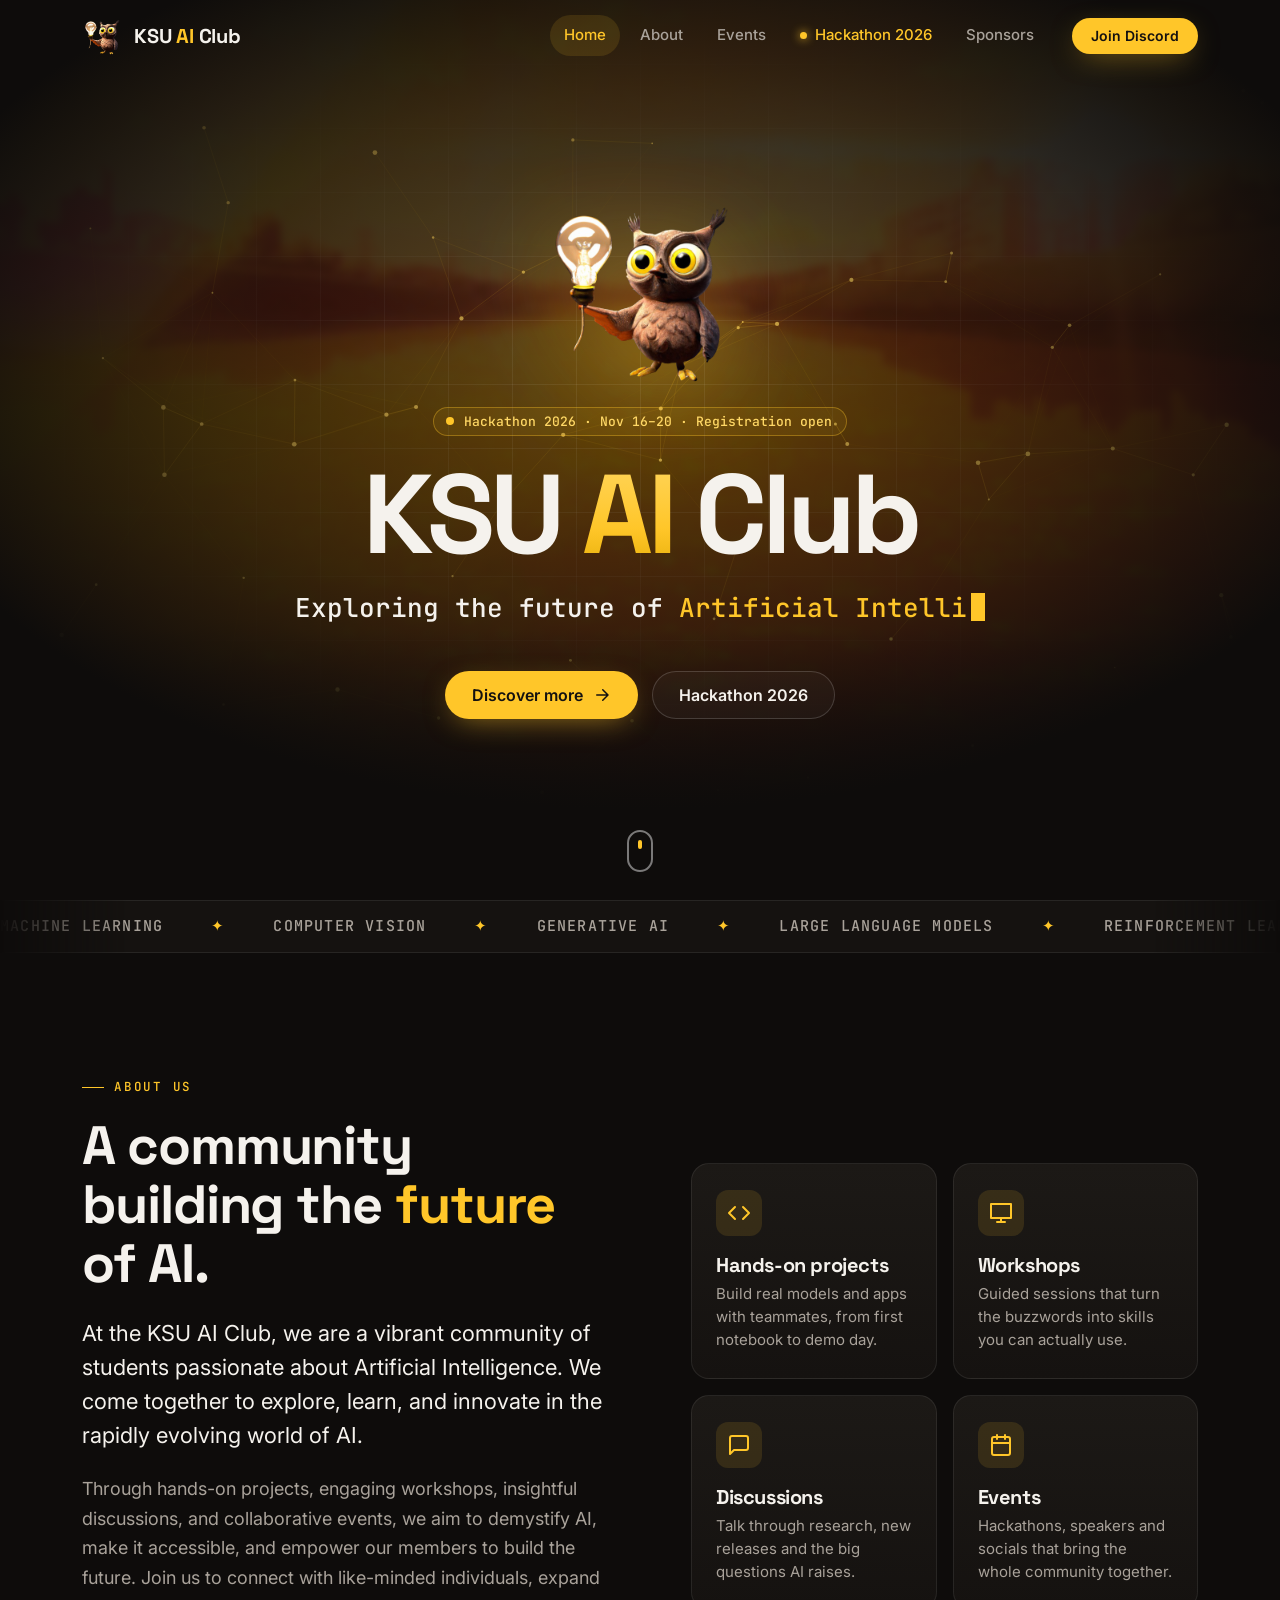
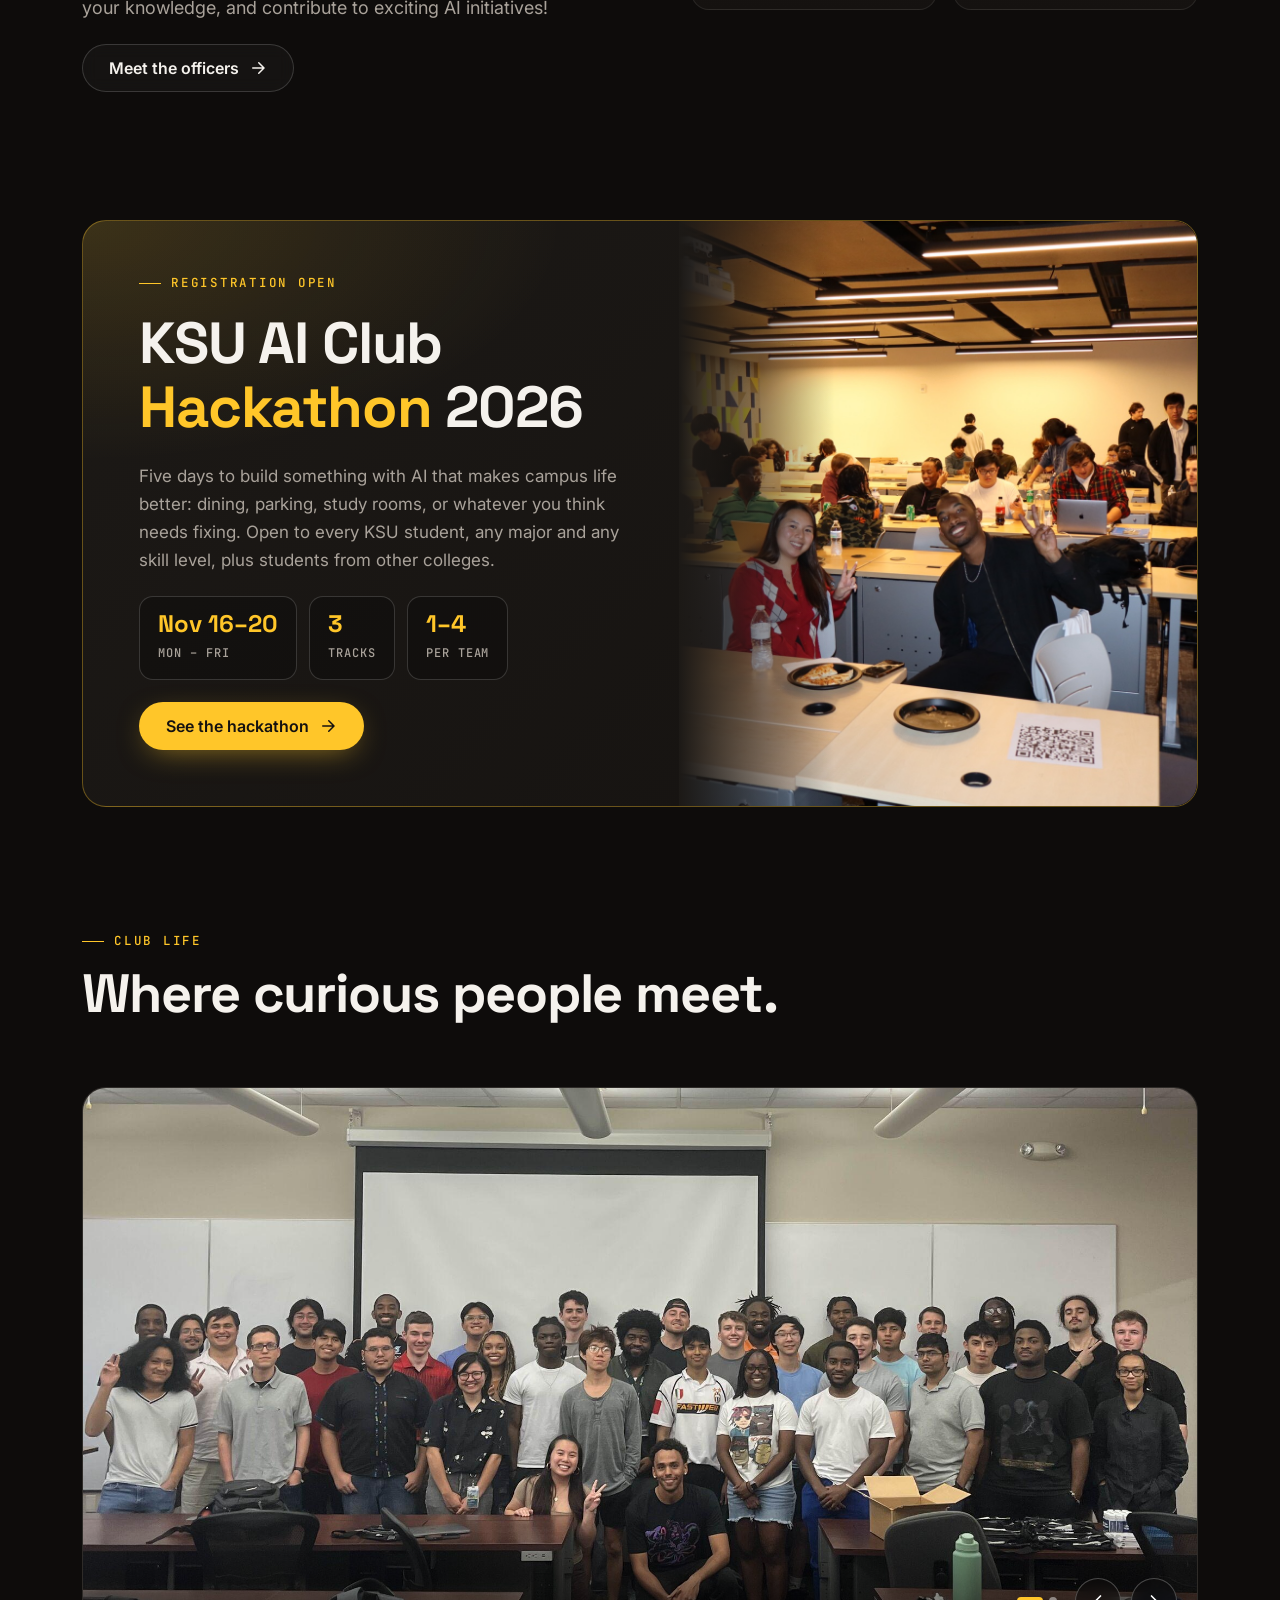
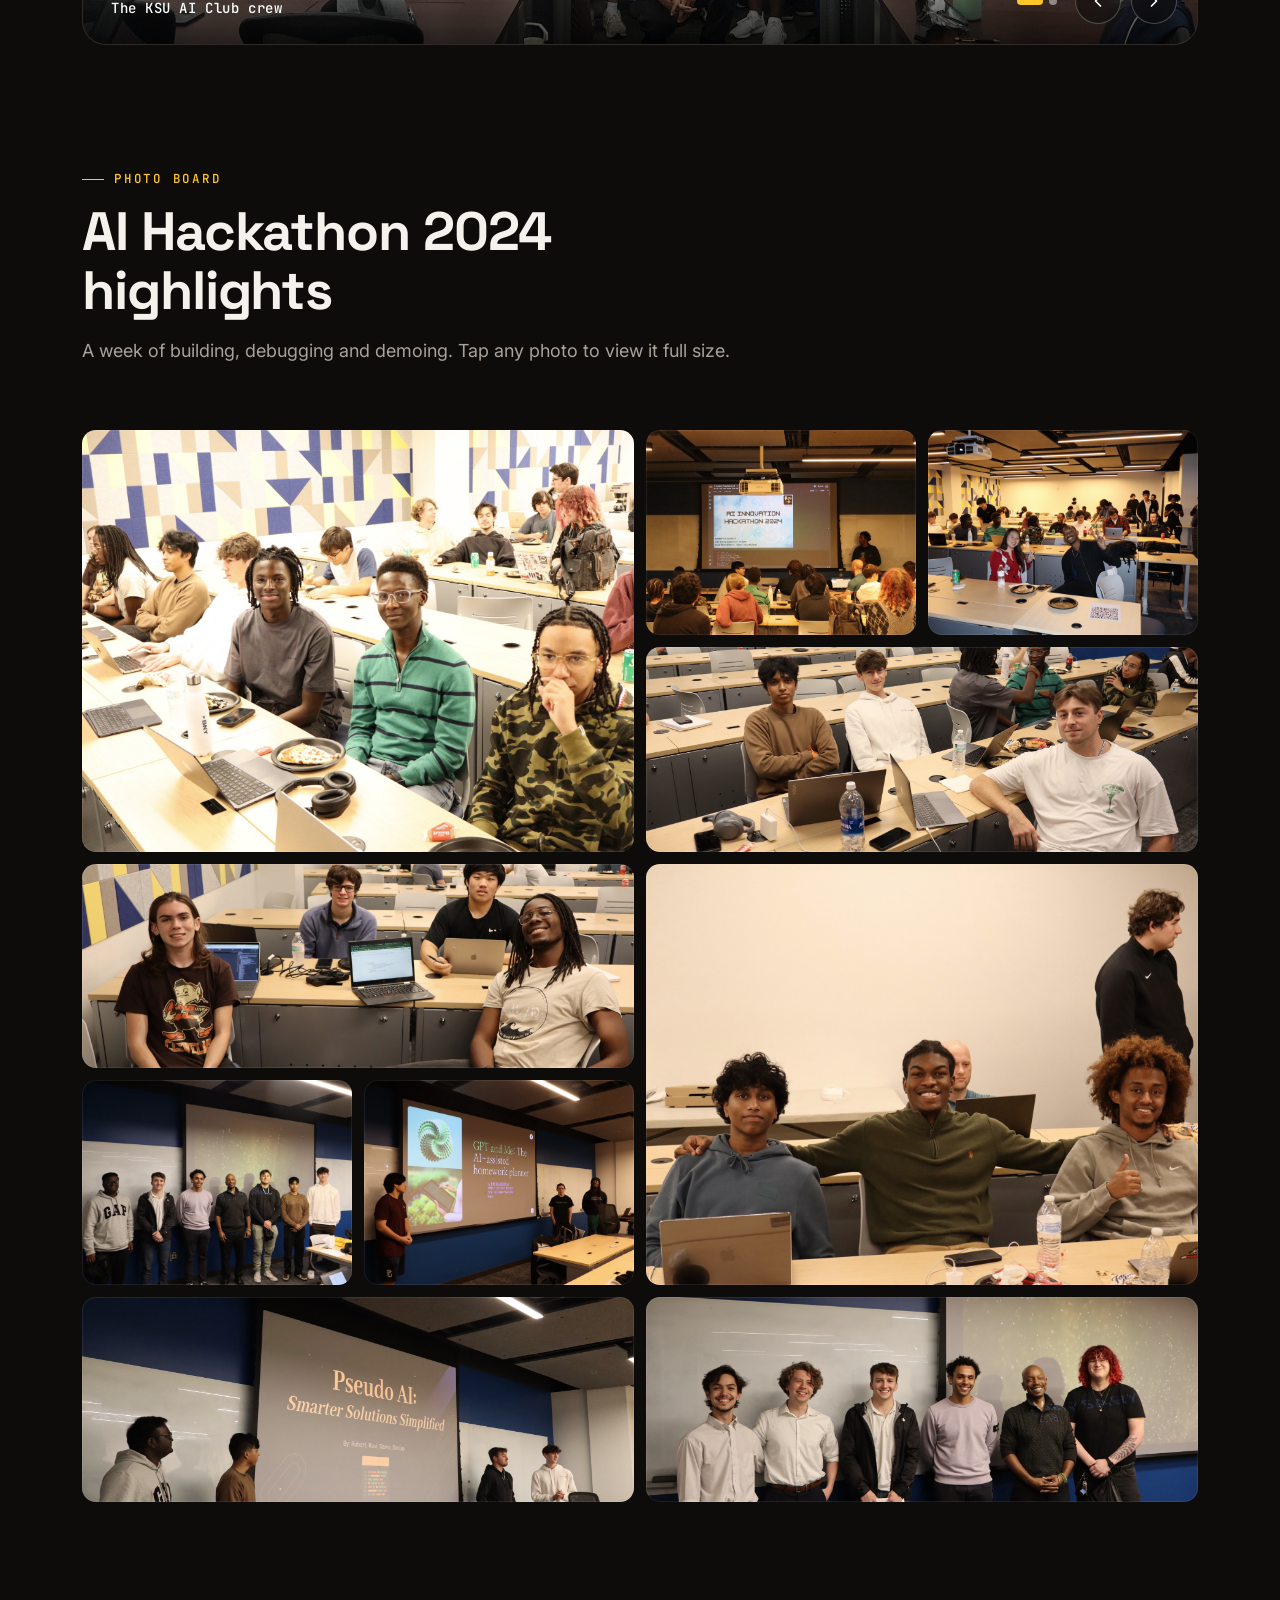
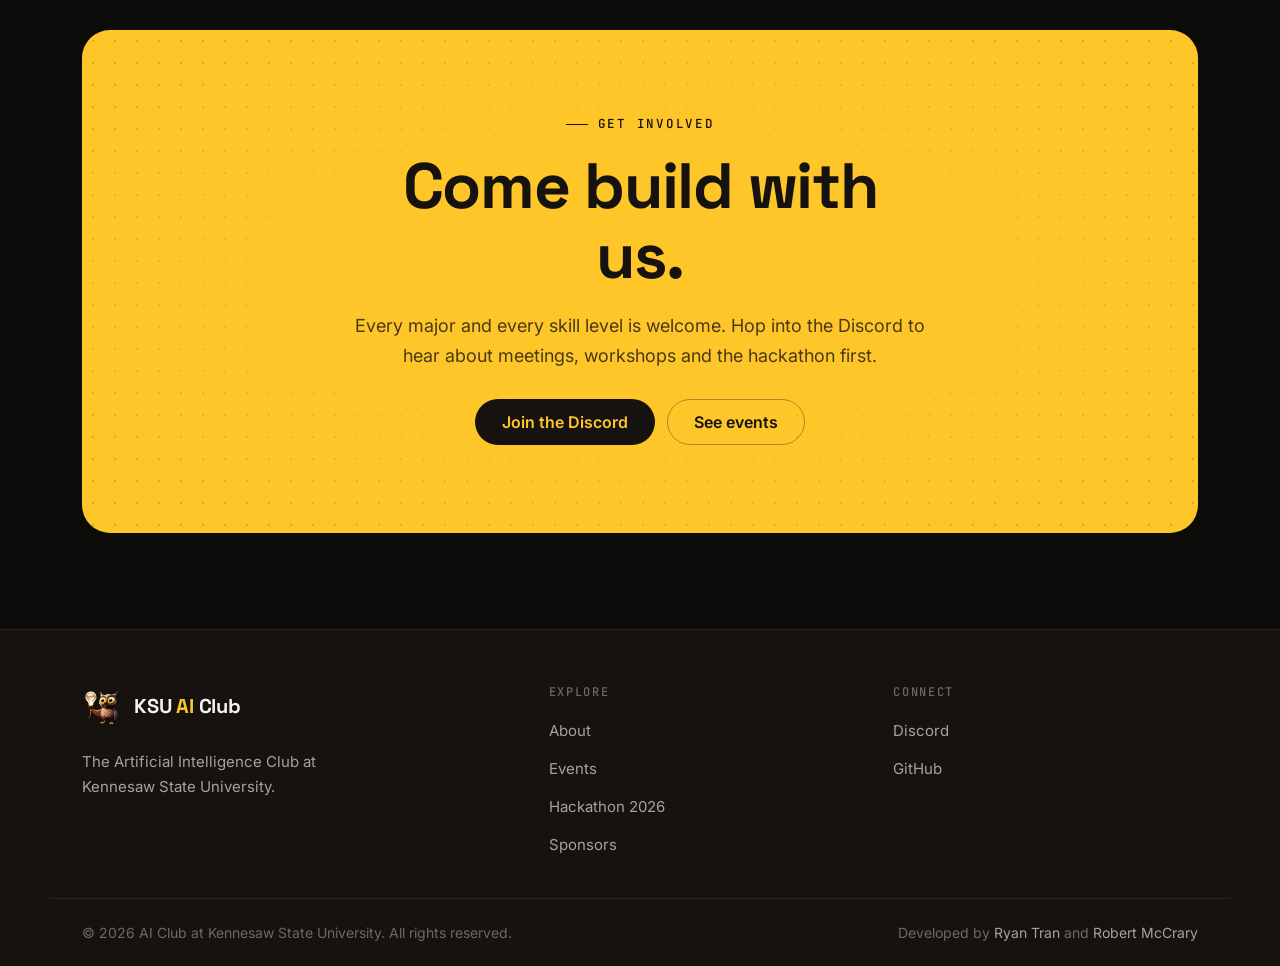
==== commit 80b3ec1c: "Use relative paths so the site works on GitHub Pages The site is served from robertlmccrary.github.i" ====
--- a/index.html
+++ b/index.html
@@ -8,27 +8,27 @@
     <meta name="theme-color" content="#0e0c0b">
     <meta property="og:title" content="KSU AI Club">
     <meta property="og:description" content="Exploring the future of Artificial Intelligence at Kennesaw State University.">
-    <meta property="og:image" content="/assets/group-photo.jpg">
-    <link rel="icon" href="/assets/favicon.png">
+    <meta property="og:image" content="assets/group-photo.jpg">
+    <link rel="icon" href="assets/favicon.png">
     <link rel="preconnect" href="https://fonts.googleapis.com">
     <link rel="preconnect" href="https://fonts.gstatic.com" crossorigin>
     <link rel="stylesheet" href="https://fonts.googleapis.com/css2?family=Inter:wght@400;500;600&family=JetBrains+Mono:wght@500&family=Space+Grotesk:wght@500;600;700&display=swap">
-    <link rel="stylesheet" href="/css/style.css">
+    <link rel="stylesheet" href="css/style.css">
     <script>document.documentElement.classList.add('js')</script>
-    <script type="module" src="/js/main.js"></script>
+    <script type="module" src="js/main.js"></script>
 </head>
 <body data-page="home">
     <a class="skip-link" href="#main">Skip to content</a>
 
     <header class="site-header">
         <nav class="nav container" aria-label="Main">
-            <a class="brand" href="/"><img src="/assets/logo.png" alt="" width="40" height="40"><span>KSU <b>AI</b> Club</span></a>
+            <a class="brand" href="./"><img src="assets/logo.png" alt="" width="40" height="40"><span>KSU <b>AI</b> Club</span></a>
             <ul class="nav-links" id="nav-links">
-                <li><a href="/" data-nav="home">Home</a></li>
-                <li><a href="/about" data-nav="about">About</a></li>
-                <li><a href="/events" data-nav="events">Events</a></li>
-                <li><a class="nav-hot" href="/hackathon">Hackathon 2026</a></li>
-                <li><a href="/sponsors" data-nav="sponsors">Sponsors</a></li>
+                <li><a href="./" data-nav="home">Home</a></li>
+                <li><a href="about" data-nav="about">About</a></li>
+                <li><a href="events" data-nav="events">Events</a></li>
+                <li><a class="nav-hot" href="hackathon">Hackathon 2026</a></li>
+                <li><a href="sponsors" data-nav="sponsors">Sponsors</a></li>
             </ul>
             <a class="btn btn-primary btn-sm nav-cta" href="https://discord.gg/qSS56d5ZdS" target="_blank" rel="noopener">Join Discord</a>
             <button class="nav-toggle" type="button" aria-expanded="false" aria-controls="nav-links" aria-label="Open menu"><span></span><span></span></button>
@@ -43,15 +43,15 @@
             <canvas class="hero-canvas" aria-hidden="true"></canvas>
 
             <div class="hero-content">
-                <img class="hero-logo" src="/assets/logo.png" alt="KSU AI Club owl mascot holding a light bulb" width="200" height="200">
-                <a class="hero-badge" href="/hackathon"><span class="dot"></span>Hackathon 2026 &middot; Nov 16&ndash;20 &middot; Registration open</a>
+                <img class="hero-logo" src="assets/logo.png" alt="KSU AI Club owl mascot holding a light bulb" width="200" height="200">
+                <a class="hero-badge" href="hackathon"><span class="dot"></span>Hackathon 2026 &middot; Nov 16&ndash;20 &middot; Registration open</a>
                 <h1>KSU <span class="gold">AI</span> Club</h1>
                 <p class="typewriter" data-typewriter>Exploring the future of <span class="gold">Artificial Intelligence</span></p>
                 <div class="hero-actions">
                     <a class="btn btn-primary" href="#about">Discover more
                         <svg viewBox="0 0 24 24" fill="none" stroke="currentColor" stroke-width="2" stroke-linecap="round" stroke-linejoin="round" aria-hidden="true"><path d="M5 12h14M13 5l7 7-7 7"/></svg>
                     </a>
-                    <a class="btn btn-ghost" href="/hackathon">Hackathon 2026</a>
+                    <a class="btn btn-ghost" href="hackathon">Hackathon 2026</a>
                 </div>
             </div>
 
@@ -74,7 +74,7 @@
                     <p class="lede">At the KSU AI Club, we are a vibrant community of students passionate about Artificial Intelligence. We come together to explore, learn, and innovate in the rapidly evolving world of AI.</p>
                     <p>Through hands-on projects, engaging workshops, insightful discussions, and collaborative events, we aim to demystify AI, make it accessible, and empower our members to build the future. Join us to connect with like-minded individuals, expand your knowledge, and contribute to exciting AI initiatives!</p>
                     <div>
-                        <a class="btn btn-ghost" href="/about">Meet the officers
+                        <a class="btn btn-ghost" href="about">Meet the officers
                             <svg viewBox="0 0 24 24" fill="none" stroke="currentColor" stroke-width="2" stroke-linecap="round" stroke-linejoin="round" aria-hidden="true"><path d="M5 12h14M13 5l7 7-7 7"/></svg>
                         </a>
                     </div>
@@ -119,13 +119,13 @@
                             <div class="stat"><strong>1&ndash;4</strong><span>Per team</span></div>
                         </div>
                         <div>
-                            <a class="btn btn-primary" href="/hackathon">See the hackathon
+                            <a class="btn btn-primary" href="hackathon">See the hackathon
                                 <svg viewBox="0 0 24 24" fill="none" stroke="currentColor" stroke-width="2" stroke-linecap="round" stroke-linejoin="round" aria-hidden="true"><path d="M5 12h14M13 5l7 7-7 7"/></svg>
                             </a>
                         </div>
                     </div>
                     <div class="feature-event-media">
-                        <img src="/assets/ai-hackathon-3.jpg" alt="Students working on laptops at the KSU AI Hackathon" loading="lazy">
+                        <img src="assets/ai-hackathon-3.jpg" alt="Students working on laptops at the KSU AI Hackathon" loading="lazy">
                     </div>
                 </article>
             </div>
@@ -140,11 +140,11 @@
                 </div>
                 <div class="carousel reveal" data-carousel>
                     <figure class="carousel-slide is-active">
-                        <img src="/assets/group-photo.jpg" alt="KSU AI Club members posing for a group photo">
+                        <img src="assets/group-photo.jpg" alt="KSU AI Club members posing for a group photo">
                         <figcaption>The KSU AI Club crew</figcaption>
                     </figure>
                     <figure class="carousel-slide">
-                        <img src="/assets/classroom-photo.jpg" alt="A KSU AI Club meeting in a classroom" loading="lazy">
+                        <img src="assets/classroom-photo.jpg" alt="A KSU AI Club meeting in a classroom" loading="lazy">
                         <figcaption>A general meeting in session</figcaption>
                     </figure>
                     <div class="carousel-controls">
@@ -165,16 +165,16 @@
                     <p>A week of building, debugging and demoing. Tap any photo to view it full size.</p>
                 </div>
                 <div class="photo-grid reveal">
-                    <button type="button" data-lightbox="/assets/ai-hackathon-1.jpg" data-group="hack24"><img src="/assets/ai-hackathon-1.jpg" alt="AI Hackathon 2024 photo 1" loading="lazy"></button>
-                    <button type="button" data-lightbox="/assets/ai-hackathon-2.jpg" data-group="hack24"><img src="/assets/ai-hackathon-2.jpg" alt="AI Hackathon 2024 photo 2" loading="lazy"></button>
-                    <button type="button" data-lightbox="/assets/ai-hackathon-3.jpg" data-group="hack24"><img src="/assets/ai-hackathon-3.jpg" alt="AI Hackathon 2024 photo 3" loading="lazy"></button>
-                    <button type="button" data-lightbox="/assets/ai-hackathon-4.jpg" data-group="hack24"><img src="/assets/ai-hackathon-4.jpg" alt="AI Hackathon 2024 photo 4" loading="lazy"></button>
-                    <button type="button" data-lightbox="/assets/ai-hackathon-5.jpg" data-group="hack24"><img src="/assets/ai-hackathon-5.jpg" alt="AI Hackathon 2024 photo 5" loading="lazy"></button>
-                    <button type="button" data-lightbox="/assets/ai-hackathon-6.jpg" data-group="hack24"><img src="/assets/ai-hackathon-6.jpg" alt="AI Hackathon 2024 photo 6" loading="lazy"></button>
-                    <button type="button" data-lightbox="/assets/ai-hackathon-7.jpg" data-group="hack24"><img src="/assets/ai-hackathon-7.jpg" alt="AI Hackathon 2024 photo 7" loading="lazy"></button>
-                    <button type="button" data-lightbox="/assets/ai-hackathon-8.jpg" data-group="hack24"><img src="/assets/ai-hackathon-8.jpg" alt="AI Hackathon 2024 photo 8" loading="lazy"></button>
-                    <button type="button" data-lightbox="/assets/ai-hackathon-9.jpg" data-group="hack24"><img src="/assets/ai-hackathon-9.jpg" alt="AI Hackathon 2024 photo 9" loading="lazy"></button>
-                    <button type="button" data-lightbox="/assets/ai-hackathon-10.jpg" data-group="hack24"><img src="/assets/ai-hackathon-10.jpg" alt="AI Hackathon 2024 photo 10" loading="lazy"></button>
+                    <button type="button" data-lightbox="assets/ai-hackathon-1.jpg" data-group="hack24"><img src="assets/ai-hackathon-1.jpg" alt="AI Hackathon 2024 photo 1" loading="lazy"></button>
+                    <button type="button" data-lightbox="assets/ai-hackathon-2.jpg" data-group="hack24"><img src="assets/ai-hackathon-2.jpg" alt="AI Hackathon 2024 photo 2" loading="lazy"></button>
+                    <button type="button" data-lightbox="assets/ai-hackathon-3.jpg" data-group="hack24"><img src="assets/ai-hackathon-3.jpg" alt="AI Hackathon 2024 photo 3" loading="lazy"></button>
+                    <button type="button" data-lightbox="assets/ai-hackathon-4.jpg" data-group="hack24"><img src="assets/ai-hackathon-4.jpg" alt="AI Hackathon 2024 photo 4" loading="lazy"></button>
+                    <button type="button" data-lightbox="assets/ai-hackathon-5.jpg" data-group="hack24"><img src="assets/ai-hackathon-5.jpg" alt="AI Hackathon 2024 photo 5" loading="lazy"></button>
+                    <button type="button" data-lightbox="assets/ai-hackathon-6.jpg" data-group="hack24"><img src="assets/ai-hackathon-6.jpg" alt="AI Hackathon 2024 photo 6" loading="lazy"></button>
+                    <button type="button" data-lightbox="assets/ai-hackathon-7.jpg" data-group="hack24"><img src="assets/ai-hackathon-7.jpg" alt="AI Hackathon 2024 photo 7" loading="lazy"></button>
+                    <button type="button" data-lightbox="assets/ai-hackathon-8.jpg" data-group="hack24"><img src="assets/ai-hackathon-8.jpg" alt="AI Hackathon 2024 photo 8" loading="lazy"></button>
+                    <button type="button" data-lightbox="assets/ai-hackathon-9.jpg" data-group="hack24"><img src="assets/ai-hackathon-9.jpg" alt="AI Hackathon 2024 photo 9" loading="lazy"></button>
+                    <button type="button" data-lightbox="assets/ai-hackathon-10.jpg" data-group="hack24"><img src="assets/ai-hackathon-10.jpg" alt="AI Hackathon 2024 photo 10" loading="lazy"></button>
                 </div>
             </div>
         </section>
@@ -187,7 +187,7 @@
                 <p>Every major and every skill level is welcome. Hop into the Discord to hear about meetings, workshops and the hackathon first.</p>
                 <div class="actions">
                     <a class="btn btn-dark" href="https://discord.gg/qSS56d5ZdS" target="_blank" rel="noopener">Join the Discord</a>
-                    <a class="btn btn-outline-dark" href="/events">See events</a>
+                    <a class="btn btn-outline-dark" href="events">See events</a>
                 </div>
             </div>
         </section>
@@ -196,16 +196,16 @@
     <footer class="site-footer">
         <div class="container footer-grid">
             <div class="footer-brand">
-                <a class="brand" href="/"><img src="/assets/logo.png" alt="" width="40" height="40"><span>KSU <b>AI</b> Club</span></a>
+                <a class="brand" href="./"><img src="assets/logo.png" alt="" width="40" height="40"><span>KSU <b>AI</b> Club</span></a>
                 <p>The Artificial Intelligence Club at Kennesaw State University.</p>
             </div>
             <div class="footer-col">
                 <h4>Explore</h4>
                 <ul>
-                    <li><a href="/about">About</a></li>
-                    <li><a href="/events">Events</a></li>
-                    <li><a href="/hackathon">Hackathon 2026</a></li>
-                    <li><a href="/sponsors">Sponsors</a></li>
+                    <li><a href="about">About</a></li>
+                    <li><a href="events">Events</a></li>
+                    <li><a href="hackathon">Hackathon 2026</a></li>
+                    <li><a href="sponsors">Sponsors</a></li>
                 </ul>
             </div>
             <div class="footer-col">
--- a/css/style.css
+++ b/css/style.css
@@ -384,7 +384,7 @@
     position: absolute;
     inset: -4%;
     z-index: -3;
-    background: url('/assets/hero-background.gif') center / cover no-repeat;
+    background: url('../assets/hero-background.gif') center / cover no-repeat;
     filter: brightness(0.34) saturate(1.35) hue-rotate(-14deg) blur(3px);
     transform: scale(1.04);
 }
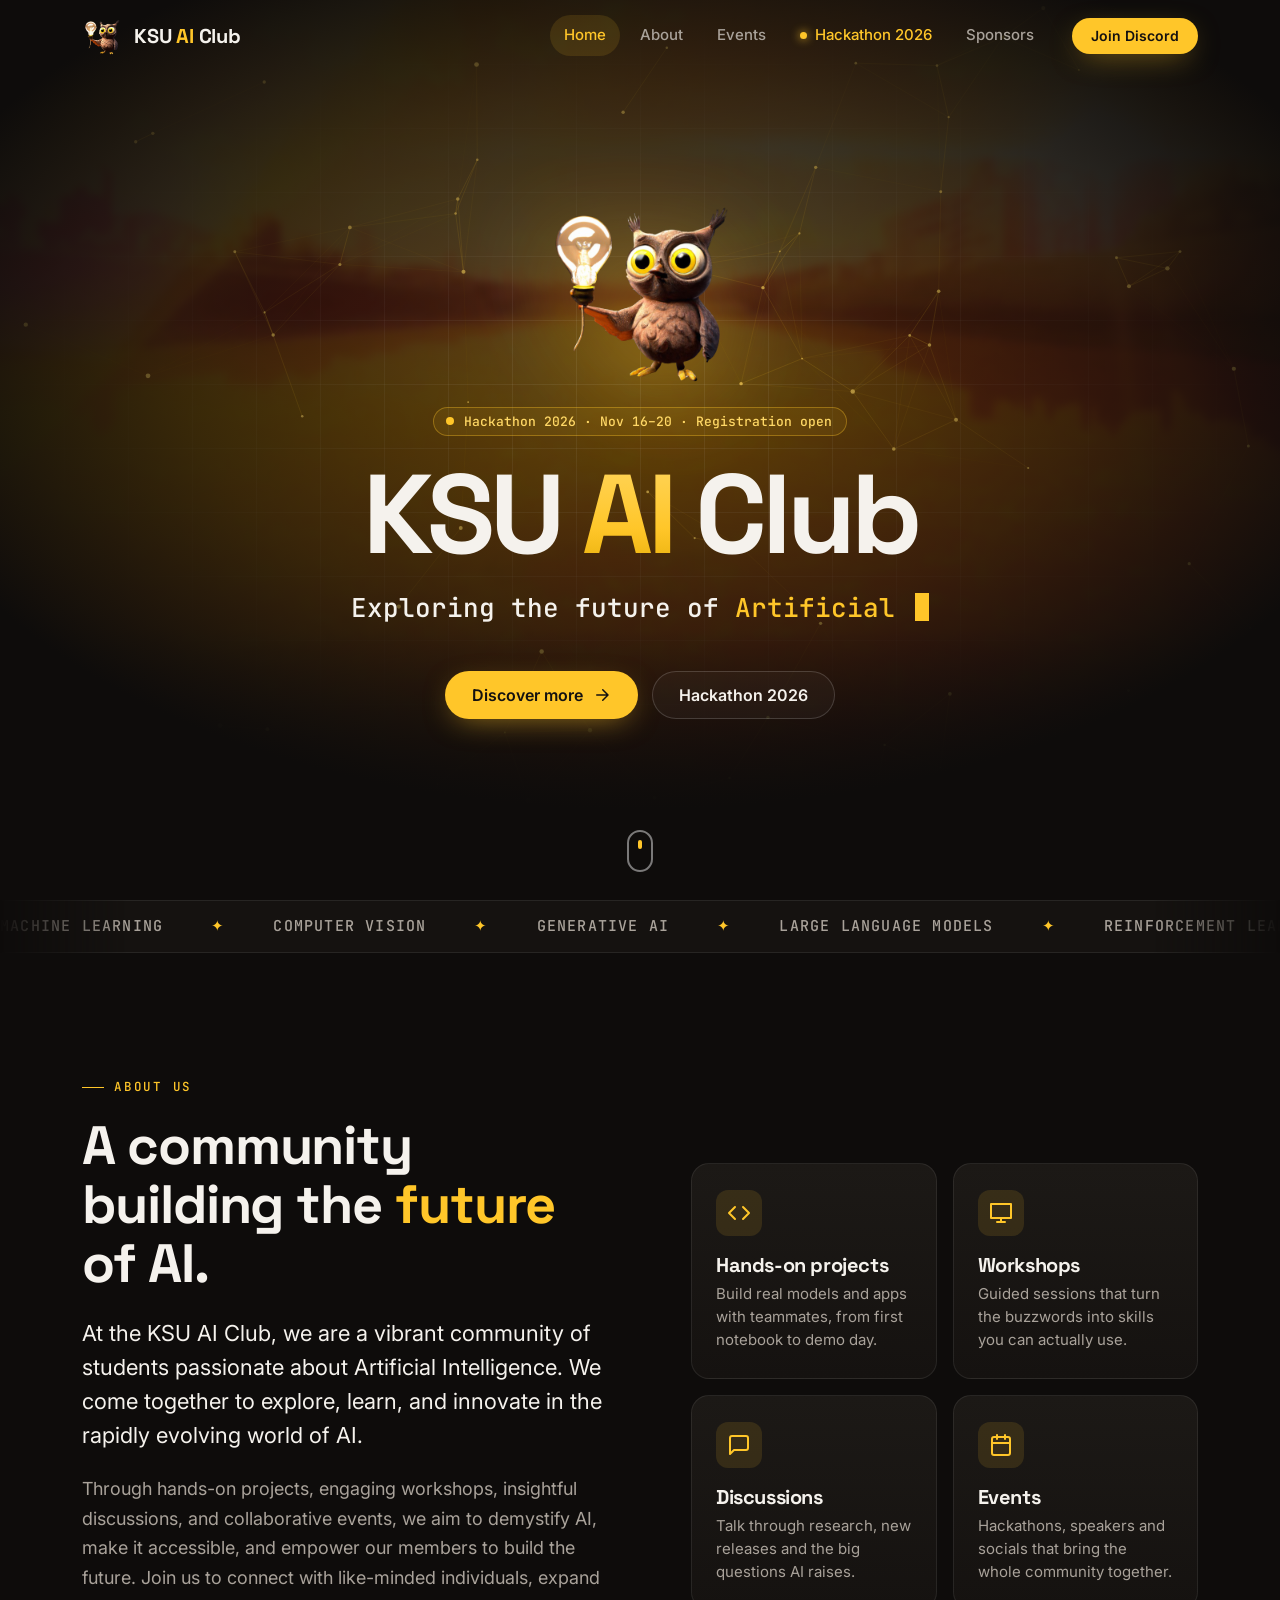
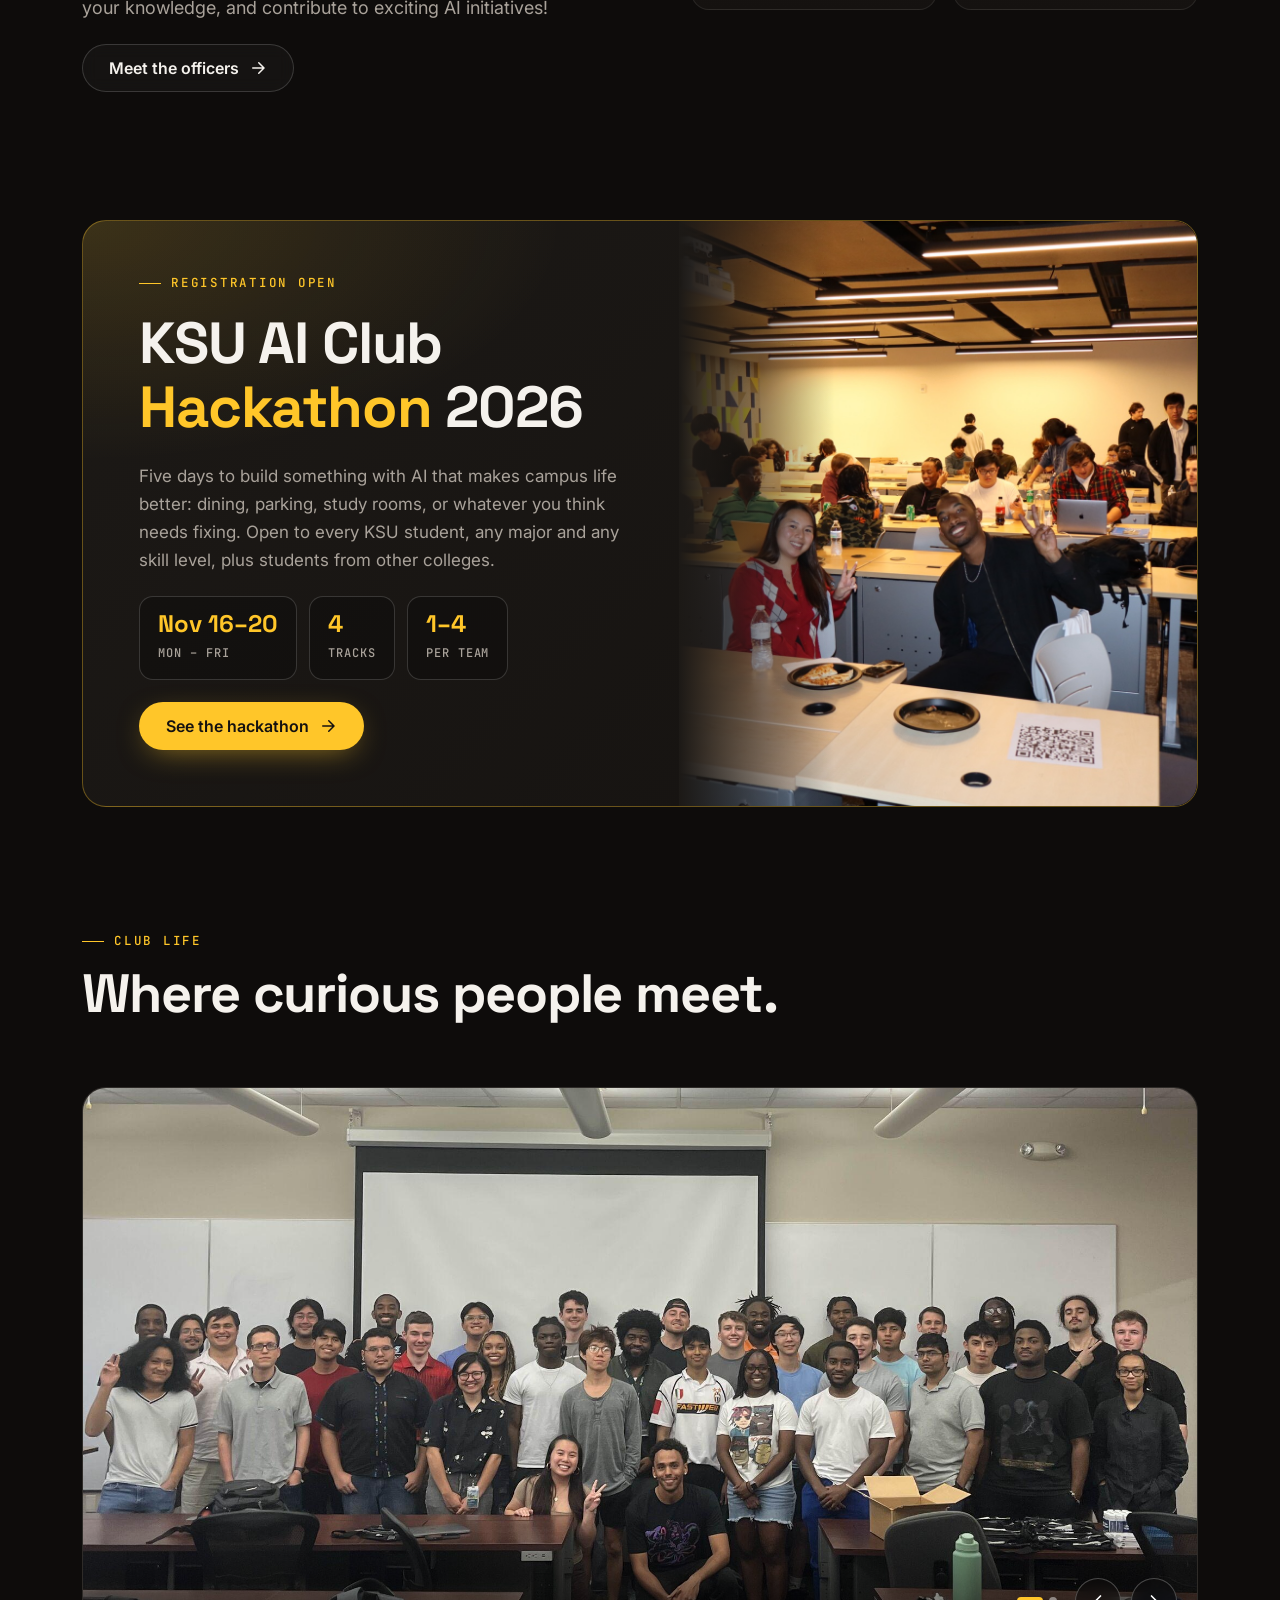
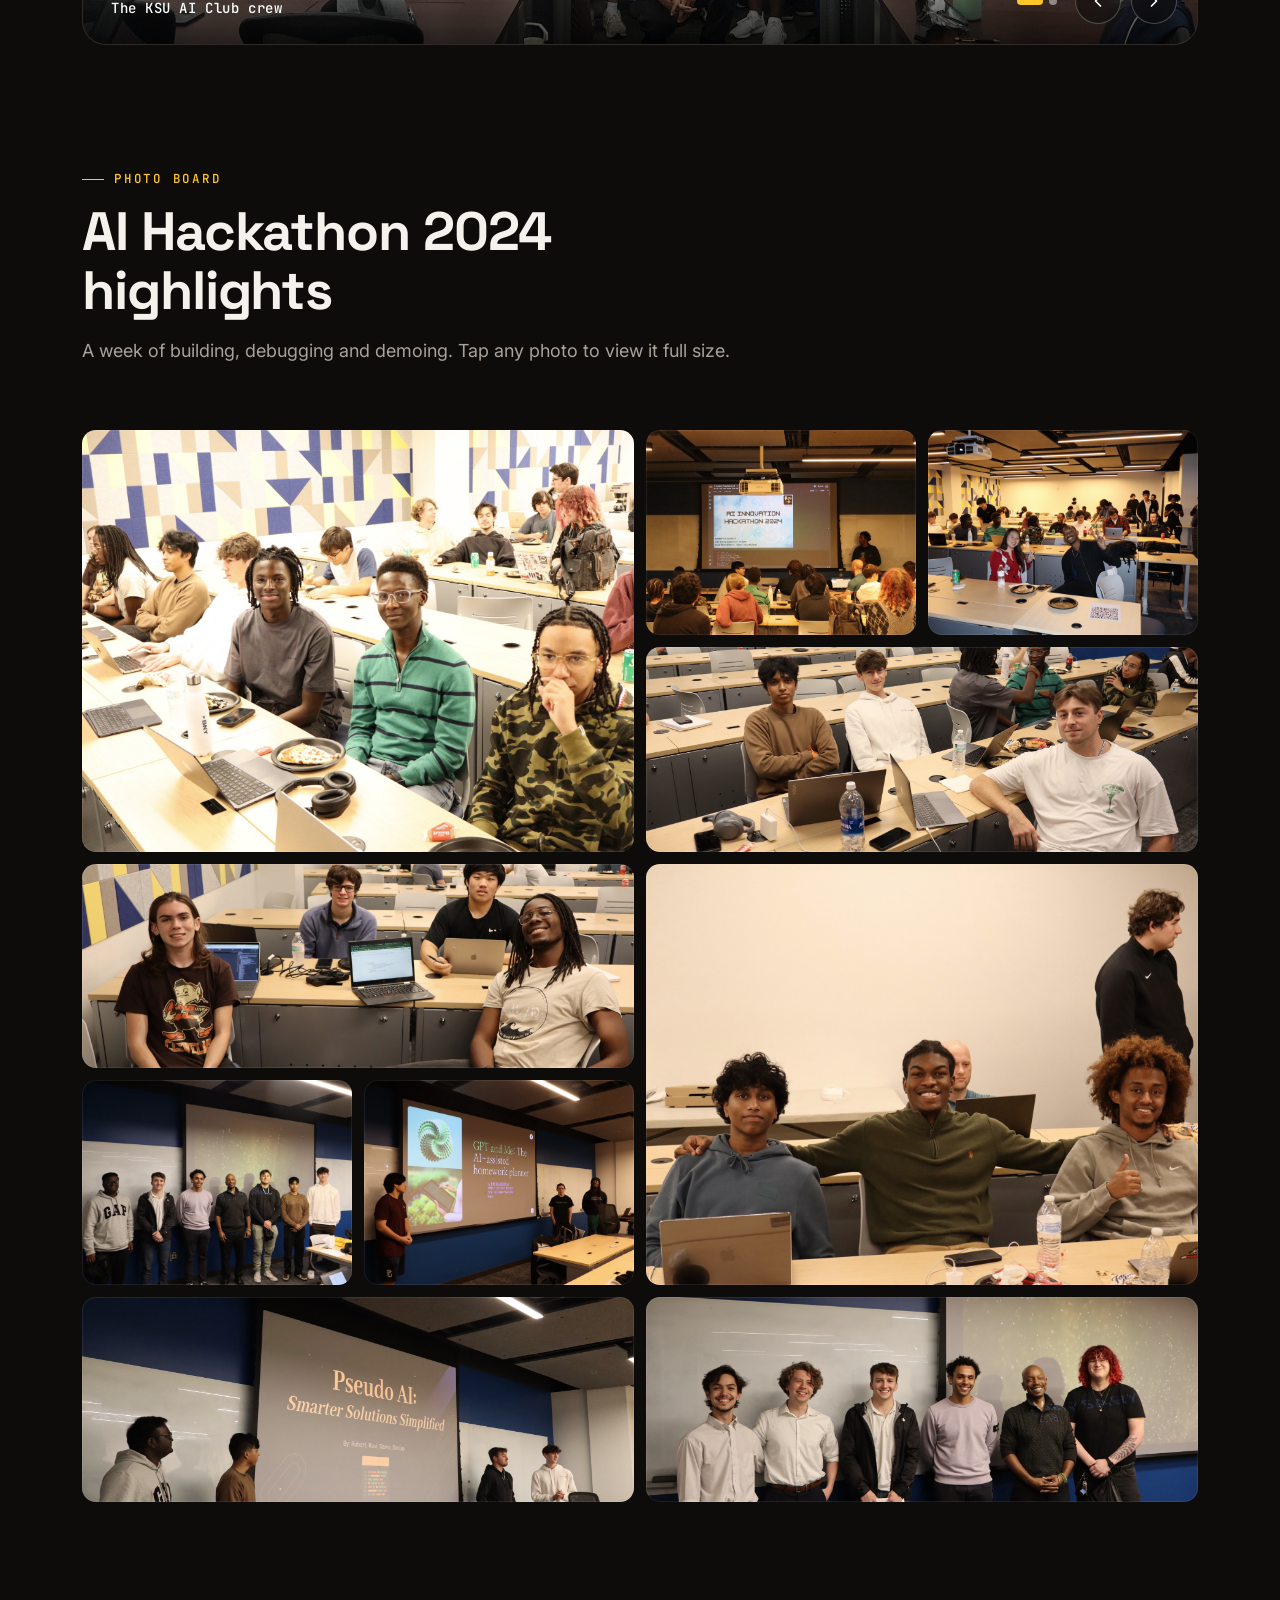
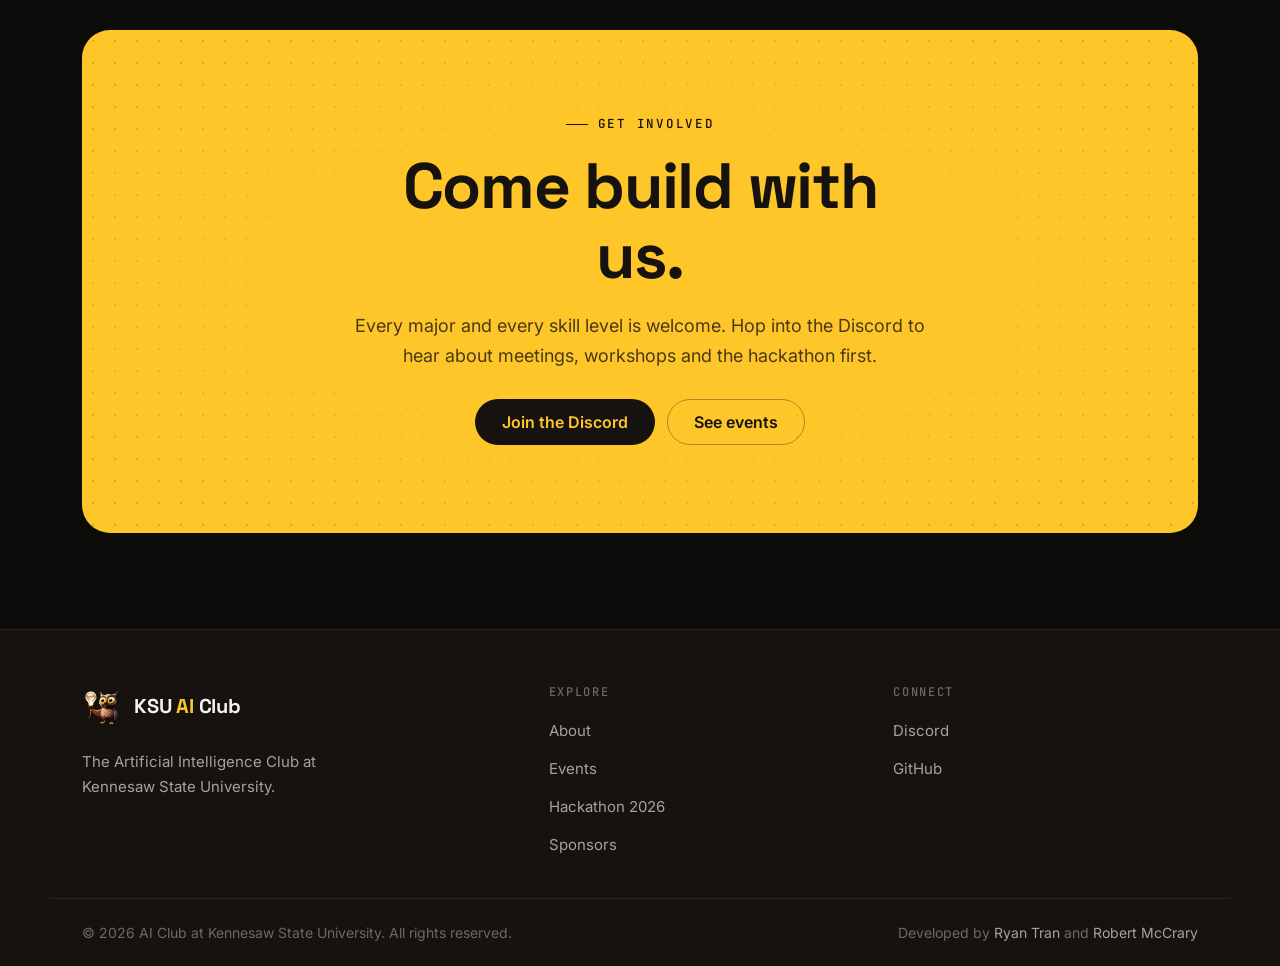
==== commit a4d55aec: "Update hackathon tracks, venue, and club leadership. Publish the itcan.do and IEEE Game Sprint track" ====
--- a/index.html
+++ b/index.html
@@ -115,7 +115,7 @@
                         <p>Five days to build something with AI that makes campus life better: dining, parking, study rooms, or whatever you think needs fixing. Open to every KSU student, any major and any skill level, plus students from other colleges.</p>
                         <div class="stats">
                             <div class="stat"><strong>Nov 16&ndash;20</strong><span>Mon &ndash; Fri</span></div>
-                            <div class="stat"><strong>3</strong><span>Tracks</span></div>
+                            <div class="stat"><strong>4</strong><span>Tracks</span></div>
                             <div class="stat"><strong>1&ndash;4</strong><span>Per team</span></div>
                         </div>
                         <div>
